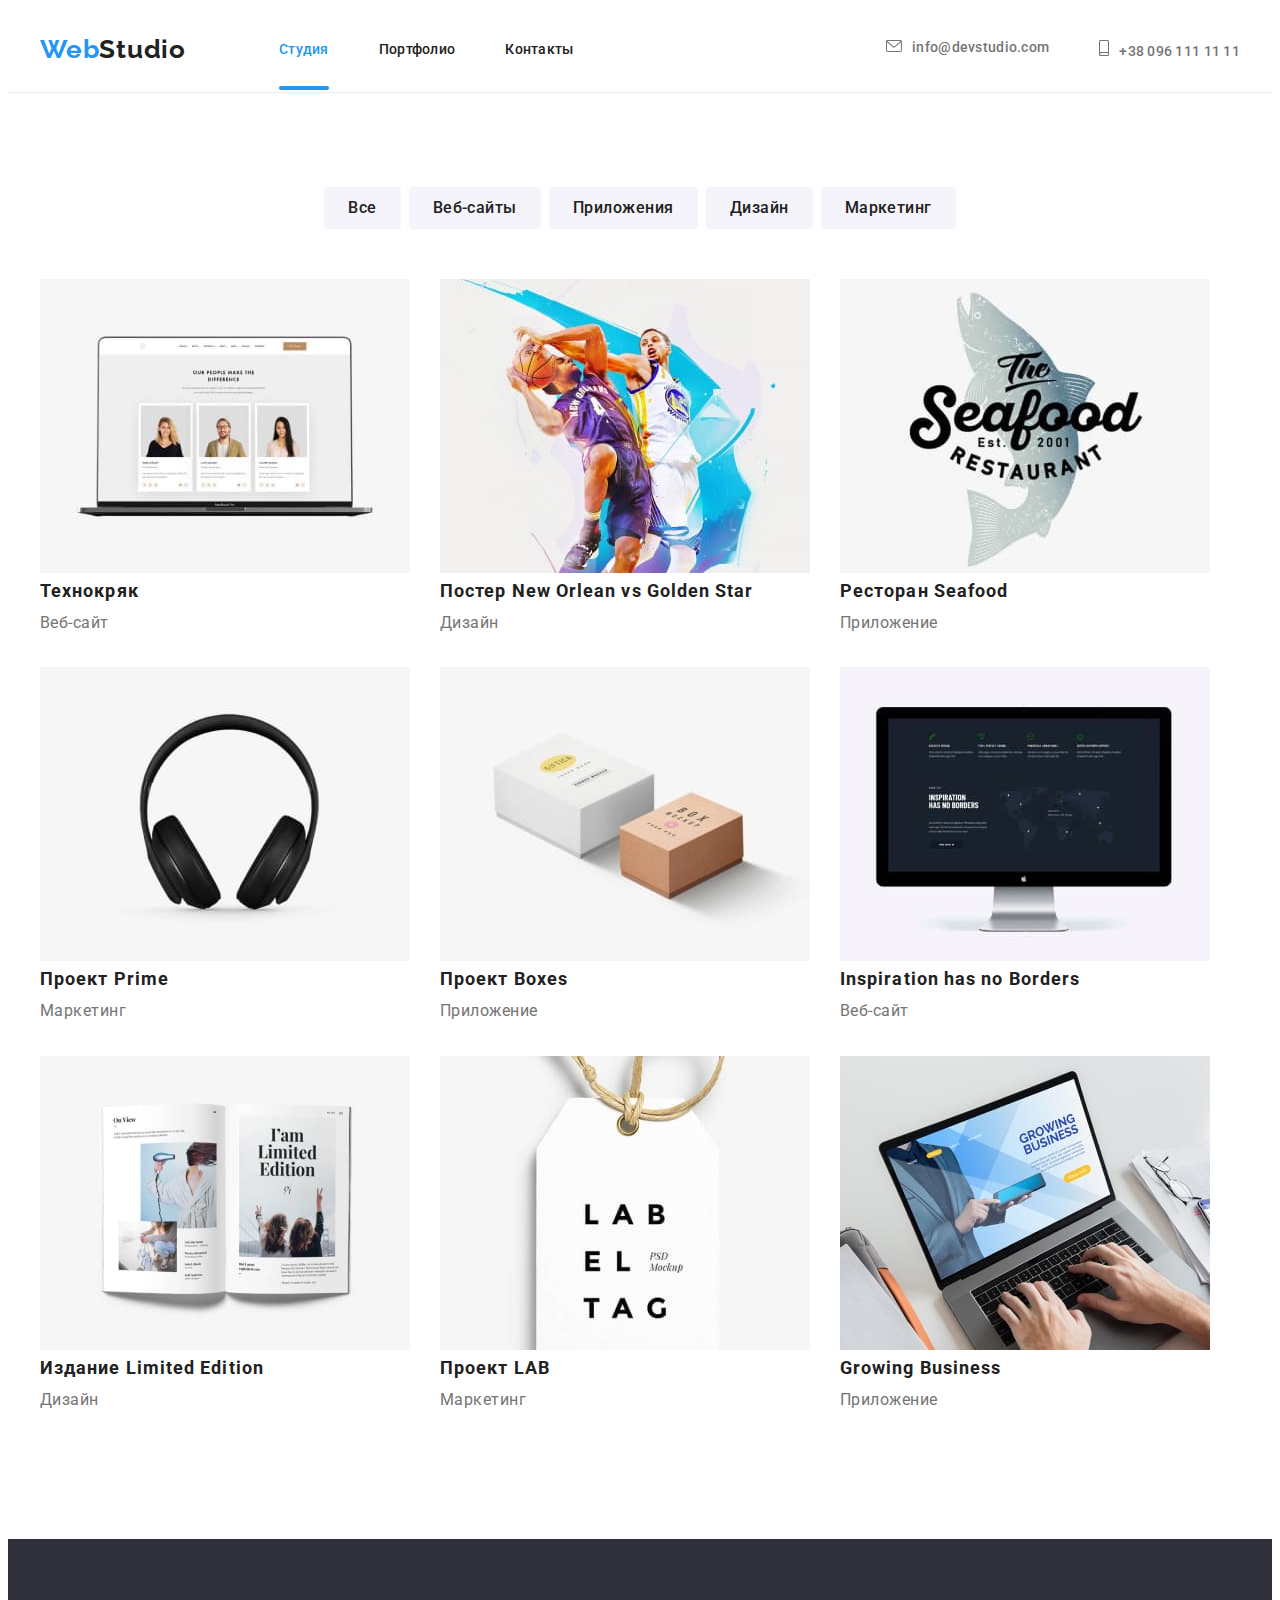
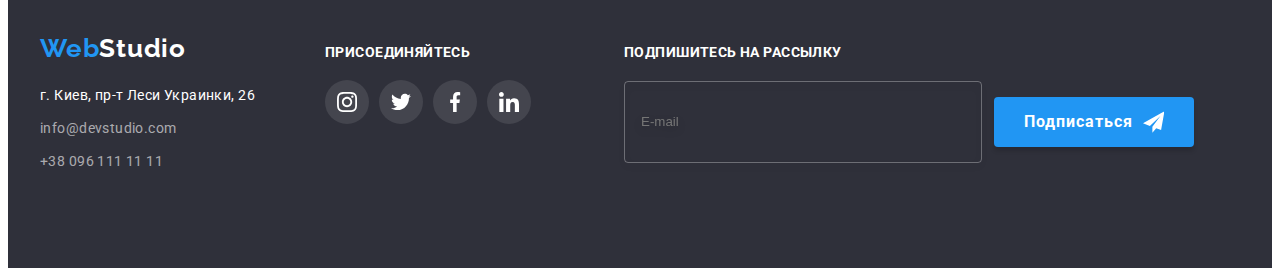
==== portfolio.html @ 8ccac979 "Добавляет поправки на секцию контакты" ====
<!DOCTYPE html>
<html lang="ru">
<head>
    <meta charset="UTF-8">
    <meta http-equiv="X-UA-Compatible" content="IE=edge">
    <meta name="viewport" content="width=device-width, initial-scale=1.0">
    <title>Портфолио</title>

    <link rel="stylesheet" href="https://cdnjs.cloudflare.com/ajax/libs/modern-normalize/1.1.0/modern-normalize.min.css"
        integrity="sha512-wpPYUAdjBVSE4KJnH1VR1HeZfpl1ub8YT/NKx4PuQ5NmX2tKuGu6U/JRp5y+Y8XG2tV+wKQpNHVUX03MfMFn9Q=="
        crossorigin="anonymous" referrerpolicy="no-referrer" />

    <link rel="preconnect" href="https://fonts.googleapis.com">
    <link rel="preconnect" href="https://fonts.gstatic.com" crossorigin>
    <link href="https://fonts.googleapis.com/css2?family=Raleway:wght@700&family=Roboto:wght@400;500;700;900&display=swap"
        rel="stylesheet">

        <link rel="stylesheet" href="./css/styles.css">
</head>

<body>
    <!--Шапка страницы-->

<header class="header">

    <div class="container header__container">

        <nav class="navigation">

            <a href="" class="logo logo--black"><span class="logo--accent">Web</span>Studio</a>
            <!--Навигация на другие страницы -->

            <ul class="site-nav list">
                <li class="site-nav site-nav__item"><a href="./index.html"
                        class="site-nav__link link current">Студия</a></li>
                <li class="site-nav site-nav__item"><a href="./portfolio.html" class="site-nav__link link">Портфолио</a>
                </li>
                <li class="site-nav site-nav__item"> <a href="" class="site-nav__link link">Контакты</a></li>
            </ul>
        </nav>

        <div class="contacts">

            <ul class="contact-info list">

                <li class="contact-info__item">

                    <a href="mailto:info@devstudio.com" class="contact-info__link"><svg class="contact-info__icon--mail"
                            width="16" height="12">

                            <use href="./images/icon.svg.svg#icon-envelope-icon"></use>

                        </svg>info@devstudio.com</a>

                </li>

                <li class="contact-info__item">

                    <a href="tel:+380961111111" class="contact-info__link"><svg class="contact-info__icon--tel"
                            width="10" height="16">

                            <use href="./images/icon.svg.svg#icon-smartphone-icon"></use>

                        </svg>+38 096 111 11 11</a>

                </li>

            </ul>

        </div>

    </div>

</header>

 <!--Уникальный контент страницы-->
<main class="main">

 <!--Фильтр секции-->

<section class="section">

    <div class="container">

  <ul class="page-filter list">

    <li class="page-filter__item"><button type="button" class="page-filter__button">Все</button></li>
    <li class="page-filter__item"><button type="button" class="page-filter__button">Веб-сайты</button></li>
    <li class="page-filter__item"><button type="button" class="page-filter__button">Приложения</button></li>
    <li class="page-filter__item"><button type="button" class="page-filter__button">Дизайн</button>
    <li class="page-filter__item"><button type="button" class="page-filter__button">Маркетинг</button></li>
                
    </ul >

   
 <!--Заголовок первого уровня будет скрытым и не будет отображаться на странице-->

 <h1 class="hidden-title">Портфолио работ</h1>


    <ul class="portfolio-project list">

     <li class="portfolio-project__item  line" >

       <a class="portfolio-project__link" >

           <div class="wrap">

        <img class="portfolio-project__image" src="./images/laptop-screen.jpg" alt="Фотографии сотрудников крмпании на экране ноутбука."
        width="370">

<P class="portfolio-project__toptext">Технокряк это современная площадка распространения коронавируса. Компании используют эту платформу для цифрового
    шпионажа и атак на защищённые сервера конкурентов.</P>

    </div>

        <div class="project-example">

    <h2 class="portfolio-project__title">Технокряк</h2>

    <p class="portfolio-project__type">Веб-сайт</p>
</div>
 </a>

   
     </li>

     <li class="portfolio-project__item" >
       
        <a class="portfolio-project__link"> 

            <div class="wrap">
            
               
                <img class="portfolio-project__image" src="./images/basketball-players.jpg" alt="Два парня играют в баскетболл." width="370">
        
                <P class="portfolio-project__toptext">Технокряк это современная площадка распространения коронавируса. Компании используют эту платформу для цифрового
        шпионажа и атак на защищённые сервера конкурентов.</P>
        </div>
        
            <div class="project-example" >

        <h2 class="portfolio-project__title">Постер New Orlean vs Golden Star</h2>
        
        <p class="portfolio-project__type">Дизайн</p> 

    </div></a>

    </li>

    <li class="portfolio-project__item" >

        <a class="portfolio-project__link" >
            
            <div class="wrap">
           
                <img class="portfolio-project__image" src="./images/seafood-label.jpg" alt="Лэйбл ресторана Seafood. " width="370">
   
                <P class="portfolio-project__toptext">Технокряк это современная площадка распространения коронавируса. Компании используют эту платформу для цифрового
        шпионажа и атак на защищённые сервера конкурентов.</P>

        </div>

            <div class="project-example">

            <h2 class="portfolio-project__title">Ресторан Seafood</h2>

        <p class="portfolio-project__type">Приложение</p>

    </div>
    </a>
    </li>

    <li  class="portfolio-project__item" >

        <a class="portfolio-project__link" >

            <div class="wrap">
            
            <img class="portfolio-project__image" src="./images/headphones.jpg" alt=" Черные наушники." width="370">
   
            <P class="portfolio-project__toptext">Технокряк это современная площадка распространения коронавируса. Компании используют эту платформу для цифрового
        шпионажа и атак на защищённые сервера конкурентов.</P>
</div>

       <div class="project-example">

            <h2 class="portfolio-project__title">Проект Prime</h2>

        <p class="portfolio-project__type">Маркетинг</p>
    </div>
    </a>
    </li>
                    
    <li class="portfolio-project__item"  >

       <a class="portfolio-projet__link" >
           
        <div class="wrap">

        <img class="portfolio-project__image" src="./images/boxes.jpg" alt="Две маленькие коробки." width="370">

        <P class="portfolio-project__toptext">Технокряк это современная площадка распространения коронавируса. Компании используют эту платформу для цифрового
    шпионажа и атак на защищённые сервера конкурентов.</P>
</div>

        <div class="project-example">

        <h2 class="portfolio-project__title">Проект Boxes</h2>

    <p class="portfolio-project__type">Приложение</p>
</div>
</a>
     </li>

     <li class="portfolio-project__item"  >

        <a  class="portfolio-project__link">
            <div class="wrap">

            <img class="portfolio-project__image" src="./images/computer-screen.jpg" alt="Монитор компьютера." width="370">
  
            <P class="portfolio-project__toptext">Технокряк это современная площадка распространения коронавируса. Компании используют эту платформу для цифрового
        шпионажа и атак на защищённые сервера конкурентов.</P>

        </div>

      <div class="project-example">

            <h2 class="portfolio-project__title">Inspiration has no Borders</h2>
       
            <p class="portfolio-project__type">Веб-сайт</p>
    </div>
    </a>
     </li>

     <li class="portfolio-project__item" >

        <a  class="portfolio-project__link">

            <div class="wrap">

            <img class="portfolio-project__image" src="./images/openmagazine.jpg" alt="Развернутый журнал." width="370">
   
            <P class="portfolio-project__toptext">Технокряк это современная площадка распространения коронавируса. Компании используют эту платформу для цифрового
        шпионажа и атак на защищённые сервера конкурентов.</P>
</div>

            <div class="project-example" >
       
            <h2 class="portfolio-project__title">Издание Limited Edition</h2>
      
            <p class="portfolio-project__type">Дизайн</p>
    </div>
    </a>
    </li>

    <li class="portfolio-project__item" >
      
        <a  class="portfolio-project__link">

            <div class="wrap">

            <img class="portfolio-project__image" src="./images/paper-label.jpg" alt="Бумажный лэйбл." width="370">
  
            <P class="portfolio-project__toptext">Технокряк это современная площадка распространения коронавируса. Компании используют эту платформу для цифрового
        шпионажа и атак на защищённые сервера конкурентов.</P>
</div>

      <div class="project-example">

            <h2 class="portfolio-project__title">Проект LAB</h2>

        <p class="portfolio-project__type">Маркетинг</p>

    </div>

    </a>

    </li>

     <li class="portfolio-project__item" >

        <a class="portfolio-project__link">

            <div class="wrap">

           
                <img class="portfolio-project__image" src="./images/keyboarding.jpg" alt="Мужчина печатает на ноутбуке." width="370">
      
                <P class="portfolio-project__toptext">Технокряк это современная площадка распространения коронавируса. Компании используют эту платформу для цифрового
            шпионажа и атак на защищённые сервера конкурентов.</P>
            </div>
            
        <div class="project-example">

            <h2 class="portfolio-project__title">Growing Business</h2>

        <p class="portfolio-project__type">Приложение</p>
    </div>
    </a>
     </li>
</ul>

</div>

</section>
         
    </main>
<!--Футер-->

<footer class="footer section">

    <div class=" footer-general-container container">

        <div class="address-container">

            <a href="" class="logo logo--white"><span class="logo--accent">Web</span>Studio</a>

            <address>

                <ul class="footer__list list">

                    <li class="footer__item"><a href="" class="footer__link--white link">г. Киев, пр-т Леси Украинки,
                            26</a></li>
                    <li class="footer__item"><a href="mailto:info@devstudio.com"
                            class="footer__link link">info@devstudio.com</a></li>
                    <li class="footer__item"><a href="tel:+380961111111" class="footer__link link">+38 096 111 11 11</a>
                    </li>
                </ul>

            </address>

        </div>

        <div class="footer-socials">

<h3 class="footer__title--join">Присоединяйтесь</h3>

<ul class="footer__list--socials list">

     <li class="footer__item--socials"><a class="footer__link--socials "><svg class="footer__icon--socials" width="20" height="20"><use href="./images/icon.svg.svg#icon-instagram"></use></svg></a></li>
     <li class="footer__item--socials"><a class="footer__link--socials"><svg class="footer__icon--socials" width="20" height="20"><use href="./images/icon.svg.svg#icon-twitter"></use></svg></a></li>
     <li class="footer__item--socials"><a class="footer__link--socials"><svg class="footer__icon--socials" width="20" height="20"><use href="./images/icon.svg.svg#icon-facebook"></use></svg></a></li>
     <li class="footer__item--socials"><a class="footer__link--socials"><svg class="footer__icon--socials" width="20" height="20"><use href="./images/icon.svg.svg#icon-linkedin"></use></svg></a></li>
    
</ul>

</div>

<form class="subscribe-form-footer">

<p class="subscribe-title">Подпишитесь на рассылку</p>

<div class="subscribe">

<input  class="footer-input" type="email" name="user_email" placeholder="E-mail">

<button  class="button button--settings"  type="submit"><span>Подписаться</span><svg class="icon-send-footer"  width="24px" height="24px"><use href="./images/icon.svg.svg#icon-send"></use></svg></button>
</div>
</form> 


</div>



</footer>

    </body>

</html>
---- css/styles.css ----
/* белый цвет background и текста: #FFFFFF */
/* вторичный белый цвет background #E5E5E5 */
/* третичный белый цвет background: #F5F4FA */
/* черный цвет  background: #2F303A */
/* цвет текста черный  #212121 */
/* цвет текста акцент голубой  #2196F3 */
/*основной цвет текста серый  #757575 */
/* белый цвет текста  футера с прозрачностью #FFFFFF99 */

:root {
  --primary-text-color: #757575;
  --main-background-color: #ffffff;
  --secondary-white-background: #e5e5e5;
  --tertiary-white-background: #f5f4fa;
  --title-text-color: #212121;
  --accent-color: #2196f3;
  --dark-background: #2f303a;
  --secondary-text-color: rgba(255, 255, 255, 0.6);
}

/* Ресет */

p,
h1,
h2,
h3,
h4,
h5,
h6 {
  margin: 0;
}

ul {
  margin: 0;
  padding: 0;
}

img {
  display: block;
}

/* Утилитные классы для всех секций и страниц */

.list {
  list-style-type: none;
}

.link {
  text-decoration: none;
}

.hidden-title {
  display: none;
}

.current::after {
  content: "";
  width: 100%;
  background-color: var(--accent-color);
  height: 4px;
  position: absolute;
  left: 0;
  bottom: 0;
  border-radius: 2px;
}

.modal__checkbox--visually-hidden {
  position: absolute;
  white-space: nowrap;
  width: 1px;
  height: 1px;
  overflow: hidden;
  border: 0;
  padding: 0;
  clip: rect(0 0 0 0);
  clip-path: inset(50%);
  margin: -1px;
}

.container {
  width: 1200px;
  padding-left: 15px;
  padding-right: 15px;
  margin: 0 auto;
}

.section {
  padding-bottom: 94px;
  padding-top: 94px;
}

/* Оформление модального окна и бєкдропа*/

.backdrop {
  width: 100vw;
  height: 100vh;
  background-color: rgba(0, 0, 0, 0.2);
  position: fixed;
  top: 0;
  transition: opacity 500ms, visibility 500ms;
}

.backdrop.backdrop--is-hidden .modal {
  transform: scale(0.7);
}
.modal {
  min-height: 581px;
  width: 528px;
  background-color: var(--main-background-color);
  box-shadow: 0px 1px 3px rgba(0, 0, 0, 0.12), 0px 1px 1px rgba(0, 0, 0, 0.14),
    0px 2px 1px rgba(0, 0, 0, 0.2);
  border-radius: 4px;
  top: 50%;
  left: 50%;
  transform: translate(-50%, -50%) scale(1);
  transition: transform 500ms;
  position: absolute;
  padding: 40px;
}

.modal__close-button {
  width: 30px;
  height: 30px;
  border-radius: 50%;
  background: #ffffff;
  border: 1px solid rgba(0, 0, 0, 0.1);
  position: absolute;
  top: 8px;
  right: 8px;
  display: flex;
  justify-content: center;
  align-items: center;
  padding: 0;
  cursor: pointer;
}

.backdrop--is-hidden {
  opacity: 0;
  visibility: hidden;
  pointer-events: none;
}

.modal__close-button .modal__close-icon:hover,
.modal__close-button .modal__close-icon:focus {
  fill: var(--accent-color);
}

.modal__close-icon {
  width: 18px;
  height: 18px;
  fill: #000000;
  transition-property: fill;
  transition-duration: 250ms;
  transition-timing-function: cubic-bezier(0.4, 0, 0.2, 1);
}

/* Скрытый заголовок */

.features__title--hidden {
  display: none;
}

body {
  font-family: Roboto, sans-serif;
  color: var(--primary-text-color);
}

.main {
  background-color: var(--main-background-color);
}

/* Утилитный класс для оформления заголовка */

.section-title {
  color: var(--title-text-color);
  font-weight: 700;
  font-size: 36px;
  line-height: 1.16;
  letter-spacing: 0.03em;
  margin-bottom: 50px;
}

/* Оформление надписи логотипа в хэдере и футэре*/

.logo {
  font-family: Raleway, serif;
  font-weight: 700;
  font-size: 26px;
  line-height: 1.2;
  letter-spacing: 0.03em;
  text-decoration: none;
}

.logo--black {
  color: var(--title-text-color);
  padding-top: 24px;
  padding-bottom: 25px;
  display: inline-block;
  margin-right: 93px;
}
.logo--white {
  color: var(--main-background-color);
  display: inline-block;
  margin-bottom: 20px;
}

/* Делает слово  web в логотипе голубым */
.logo--accent {
  color: var(--accent-color);
}

/*  Секция герой на странице студии */

.hero {
  background-color: var(--dark-background);
  text-align: center;
  padding-top: 200px;
  padding-bottom: 200px;
  margin-left: auto;
  margin-right: auto;
  max-width: 1600px;
  height: 600px;

  background-image: linear-gradient(
      to right,
      rgba(47, 48, 58, 0.4),
      rgba(47, 48, 58, 0.4)
    ),
    url(../images/hero-img.jpg);
  background-repeat: no-repeat;
  background-position: center;
  background-size: cover;
}

.hero__title {
  color: var(--main-background-color);
  font-weight: 900;
  font-size: 44px;
  line-height: 1.36;
  letter-spacing: 0.06em;
  text-transform: uppercase;
  margin-bottom: 30px;
}

.button {
  font-family: inherit;
  color: var(--main-background-color);
  background-color: var(--accent-color);
  font-weight: 700;
  font-size: 16px;
  line-height: 1.8;
  letter-spacing: 0.06em;
  cursor: pointer;
  border-radius: 4px;
  padding: 10px 32px;
  min-width: 200px;
  height: 50px;
}

/* Оформление хэдера */

.header {
  background-color: var(--main-background-color);
  border-bottom: 1px solid #ececec;
}

.header__container {
  display: flex;
}

/* Главная навигация страницы */
.site-nav {
  color: var(--title-text-color);
  font-weight: 500;
  font-size: 14px;
  line-height: 1.14;
  letter-spacing: 0.02em;
  text-decoration: none;
  display: flex;

  transition-property: color;
  transition-duration: 250ms;
  transition-timing-function: cubic-bezier(0.4, 0, 0.2, 1);
}

.site-nav__link {
  color: var(--title-text-color);
}

.navigation {
  display: flex;
  align-items: center;
}

.site-nav .site-nav__item + .site-nav__item {
  margin-left: 50px;
}

.site-nav__link {
  padding-top: 32px;
  padding-bottom: 32px;
  display: inline-block;
}

.site-nav .site-nav__link:hover,
.site-nav .site-nav__link:focus {
  color: var(--accent-color);
}

.site-nav .site-nav__link.current {
  color: var(--accent-color);
  position: relative;
}

/* Оформление контактов в хєдєре */

.contacts {
  display: flex;
  margin-left: auto;
  align-items: center;
}

.contact-info {
  font-weight: 500;
  font-size: 14px;
  line-height: 1.14;
  letter-spacing: 0.02em;
  display: flex;
}

.contact-info__icon--mail,
.contact-info__icon--tel {
  fill: var(--primary-text-color);
  margin-right: 10px;
  transition: fill 250ms cubic-bezier(0.4, 0, 0.2, 1);
}

.contact-info .contact-info__item + .contact-info__item {
  margin-left: 50px;
}

.contact-info__link:hover,
.contact-info__link:focus {
  color: var(--accent-color);
}

.contact-info__link:hover .contact-info__icon--mail,
.contact-info__link:focus .contact-info__icon--mail {
  fill: var(--accent-color);
}

.contact-info__link:hover .contact-info__icon--tel,
.contact-info__link:focus .contact-info__icon--tel {
  fill: var(--accent-color);
}

.contact-info__link {
  color: var(--primary-text-color);
  text-decoration-line: none;
  padding-top: 32px;
  padding-bottom: 32px;
  display: inline-block;

  transition-property: color;
  transition-duration: 250ms;
  transition-timing-function: cubic-bezier(0.4, 0, 0.2, 1);
}

/* Оформление фильтра на странице портфолио */

.page-filter {
  display: flex;
  justify-content: center;
  margin-bottom: 50px;
}

.page-filter .page-filter__item + .page-filter__item {
  margin-left: 8px;
}

.page-filter__button {
  font-family: inherit;
  color: var(--title-text-color);
  font-weight: 500;
  font-size: 16px;
  line-height: 1.6;
  letter-spacing: 0.03em;
  border-radius: 4px;
  padding: 6px 22px;
  background-color: var(--tertiary-white-background);
  border-color: transparent;
  cursor: pointer;

  transition-property: background-color, color, box-shadow;
  transition-duration: 250ms;
  transition-timing-function: cubic-bezier(0.4, 0, 0.2, 1);
}

.page-filter__button:hover,
.page-filter__button:focus {
  color: var(--main-background-color);
  background-color: var(--accent-color);
  box-shadow: 0px 3px 1px rgba(0, 0, 0, 0.1), 0px 1px 2px rgba(0, 0, 0, 0.08),
    0px 2px 2px rgba(0, 0, 0, 0.12);
}

/* Секция преимущества на странице студии */

.features__list {
  display: flex;
}

.features__title {
  color: var(--title-text-color);
  font-weight: 700;
  font-size: 14px;
  line-height: 1.14;
  letter-spacing: 0.03em;
  text-transform: uppercase;
  margin-bottom: 10px;
}

.features__description {
  color: var(--primary-text-color);
  font-size: 14px;
  line-height: 1.7;
  letter-spacing: 0.03em;
}

.features__item {
  margin-right: 30px;
  width: 270px;
  display: flex;
  flex-wrap: wrap;
  align-content: center;
}

.features__item:nth-child(4n) {
  margin-right: 0;
}

/* Секция Чем мы занимаемся на странице студии */

.work {
  background-color: var(--main-background-color);
  padding-top: 0;
  text-align: center;
}

.work__list {
  display: flex;
}

.work__item {
  margin-right: 30px;
  position: relative;
}

.work__img,
.teamplayers__img,
.portfolio-project__image {
  width: 100%;
  height: auto;
}

.work__item:nth-child(3n) {
  margin-right: 0;
}

.toptext-container {
  width: 370px;
  height: 70px;
  position: absolute;
  bottom: 0;
  background-color: rgba(47, 48, 58, 0.8);
  display: flex;
  justify-content: center;
  align-items: center;
}

.work__toptext {
  font-weight: 700;
  font-size: 14px;
  line-height: 1.14;
  letter-spacing: 0.03em;
  text-transform: uppercase;
  color: var(--main-background-color);
}

/* Секция Наша команда на странице студии */

.teamplayers {
  background-color: var(--tertiary-white-background);
  text-align: center;
}

.thumb {
  width: 270px;
  height: 120px;
  border-radius: 4px;
  background-color: var(--tertiary-white-background);
  margin-bottom: 30px;
  display: flex;
  justify-content: center;
  align-items: center;
}

.teamplayers__link--socials {
  width: 44px;
  height: 44px;
  background-color: var(--main-background-color);
  border-radius: 50%;
  display: flex;
  justify-content: center;
  align-items: center;

  transition-property: background-color;
  transition-duration: 250ms;
  transition-timing-function: cubic-bezier(0.4, 0, 0.2, 1);
}
.teamplayers__list--socials {
  display: flex;
  justify-content: center;
}
.teamplayers__item--socials + .teamplayers__item--socials {
  margin-left: 10px;
}

.teamplayers__icon--socials {
  fill: #afb1b8;

  transition-property: fill;
  transition-duration: 250ms;
  transition-timing-function: cubic-bezier(0.4, 0, 0.2, 1);
}

.teamplayers__link--socials:hover,
.teamplayers__link--socials:focus {
  background-color: var(--accent-color);
  cursor: pointer;
}

.teamplayers__link--socials:hover .teamplayers__icon--socials,
.teamplayers__link--socials:focus .teamplayers__icon--socials {
  fill: var(--main-background-color);
}

.profile {
  padding-top: 30px;
  padding-bottom: 30px;
}

.teamplayers__item {
  border-radius: 0px 0px 4px 4px;
  background: #ffffff;
  box-shadow: 0px 1px 3px rgba(0, 0, 0, 0.12), 0px 1px 1px rgba(0, 0, 0, 0.14),
    0px 2px 1px rgba(0, 0, 0, 0.2);
  margin-right: 30px;
}

.teamplayers__item:nth-child(4n) {
  margin-right: 0;
}

.teamplayers__list {
  display: flex;
}

.teamplayer__name {
  color: var(--title-text-color);
  font-weight: 500;
  font-size: 16px;
  line-height: 1.19;
  letter-spacing: 0.03em;
  margin-bottom: 10px;
}

.teamplayer__position {
  color: var(--primary-text-color);
  font-size: 16px;
  line-height: 1.19;
  letter-spacing: 0.03em;
  margin-bottom: 16px;
}

/* Секция с фотографиями проектов на странице портфолио */

.portfolio-project {
  display: flex;
  flex-wrap: wrap;
}

rename somehow .project-example {
  padding: 20px 24px;
  border-bottom: 1px solid #eeeeee;
}

.portfolio-project__link {
  display: block;
  cursor: pointer;

  transition-property: box-shadow;
  transition-duration: 250ms;
  transition-timing-function: cubic-bezier(0.4, 0, 0.2, 1);
}

.portfolio-project__item {
  margin-right: 30px;
  margin-bottom: 30px;
}

.portfolio-project__link:hover {
  box-shadow: 0px 1px 1px rgba(0, 0, 0, 0.12), 0px 4px 4px rgba(0, 0, 0, 0.06),
    1px 4px 6px rgba(0, 0, 0, 0.16);
}

.portfolio-project__item:nth-child(3n) {
  margin-right: 0;
}

.portfolio-project__title {
  color: var(--title-text-color);
  font-weight: 700;
  font-size: 18px;
  line-height: 2;
  letter-spacing: 0.06em;
}

.portfolio-project__type {
  color: var(--primary-text-color);
  font-size: 16px;
  line-height: 1.8;
  letter-spacing: 0.03em;
}

.wrap {
  position: relative;
  overflow: hidden;
}
.portfolio-project__link:hover .portfolio-project__toptext {
  transform: translateY(0);
}

.portfolio-project__toptext {
  position: absolute;
  top: 0;
  left: 0;
  background-color: rgba(33, 150, 243, 0.9);
  color: var(--main-background-color);
  font-weight: 400;
  font-size: 18px;
  line-height: 1.55;
  letter-spacing: 0.03em;
  padding: 63px 24px;
  height: 100%;
  transform: translateY(101%);
  transition: transform 250ms linear;
}

/* Секция Наши клиенты на странице студии */

.clients__link {
  width: 170px;
  height: 92px;
  background-color: var(--main-background-color);
  border-radius: 4px;
  border: 1px solid #afb1b8;
  display: flex;
  justify-content: center;
  align-items: center;
  cursor: pointer;

  transition-property: border-color;
  transition-duration: 250ms;
  transition-timing-function: cubic-bezier(0.4, 0, 0.2, 1);
}

.clients__list {
  display: flex;
  justify-content: center;
}

.clients__item + .clients__item {
  margin-left: 30px;
}

.clients__icon {
  fill: #afb1b8;

  transition-property: fill;
  transition-duration: 250ms;
  transition-timing-function: cubic-bezier(0.4, 0, 0.2, 1);
}

.clients__link:hover .clients__icon,
.clients__link:focus .clients__icon {
  fill: var(--accent-color);
}

.clients__link:hover,
.clients__link:focus {
  border-color: var(--accent-color);
}

.clients {
  text-align: center;
}

/* Оформление футэра */

.footer {
  background-color: var(--dark-background);
}

.logo-link-footer {
  color: var(--main-background-color);
  text-decoration-line: none;
}

/* Оформление контактов  в футэре */

.footer__link--white {
  color: var(--main-background-color);

  transition-property: color;
  transition-duration: 250ms;
  transition-timing-function: cubic-bezier(0.4, 0, 0.2, 1);
}

.footer__link--white:hover,
.footer__link--white:focus {
  color: var(--accent-color);
}

.footer__link {
  color: var(--secondary-text-color);

  transition-property: color;
  transition-duration: 250ms;
  transition-timing-function: cubic-bezier(0.4, 0, 0.2, 1);
}

.footer__link:hover,
.footer__link:focus {
  color: var(--accent-color);
}

.footer__list .footer__item + .footer__item {
  margin-top: 9px;
}

.footer__item {
  font-weight: 400;
  font-size: 14px;
  line-height: 1.7;
  letter-spacing: 0.03em;
  font-style: normal;
}

/* Оформление соцсетей в футэре */

.footer__list--socials {
  display: flex;
  justify-content: center;
}

.footer__link--socials {
  width: 44px;
  height: 44px;
  background-color: rgba(255, 255, 255, 0.1);
  border-radius: 50%;
  display: flex;
  justify-content: center;
  align-items: center;
  cursor: pointer;

  transition-property: background-color;
  transition-duration: 250ms;
  transition-timing-function: cubic-bezier(0.4, 0, 0.2, 1);
}

.footer__item--socials + .footer__item--socials {
  margin-left: 10px;
}

.footer__icon--socials {
  fill: var(--main-background-color);
}

.footer__link--socials:hover,
.footer__link--socials:hover {
  background-color: var(--accent-color);
}

.footer-socials {
  display: flex;
  align-items: flex-start;
  flex-direction: column;
  margin-left: 70px;
}

.footer__title--join {
  margin-bottom: 20px;
  font-weight: 700;
  font-size: 14px;
  line-height: 16px;
  letter-spacing: 0.03em;
  text-transform: uppercase;
  color: var(--main-background-color);
}

.footer-general-container {
  display: flex;
  align-items: baseline;
}

/* Оформление формы модального окна */

textarea {
  resize: none;
  font-weight: 400;
  font-size: 12px;
  line-height: 1.16;
  letter-spacing: 0.01em;
  color: var(--primary-text-color);
  width: 100%;
  height: 120px;
  border: 1px solid rgba(33, 33, 33, 0.2);
  border-radius: 4px;
  padding: 12px 16px;
}

.modal__form-title {
  font-weight: 700;
  font-size: 20px;
  line-height: 1.15;
  text-align: center;
  letter-spacing: 0.03em;
  color: var(--title-text-color);
  margin-bottom: 12px;
}

.modal__form-label {
  font-weight: 400;
  font-size: 12px;
  line-height: 1.16;
  letter-spacing: 0.01em;
  color: var(--primary-text-color);
  margin-bottom: 4px;
  display: block;
}

.modal__agreement {
  font-weight: 400;
  font-size: 14px;
  line-height: 1.7;
  letter-spacing: 0.03em;
  color: var(--primary-text-color);
}

.modal__agreement .modal__check {
  width: 16px;
  height: 15px;
  border: 2px solid black;
  border-radius: 2px;
}

.modal__agreement {
  display: flex;
  justify-content: center;
  align-items: center;
}

.modal__check-icon {
  fill: transparent;
}

.modal__checkbox:checked + .modal__agreement svg {
  fill: var(--main-background-color);
}

.modal__checkbox:checked + .modal__agreement .modal__check {
  background-color: var(--accent-color);
  border: none;
}

.modal__submit-btn {
  font-family: inherit;
  color: var(--main-background-color);
  background-color: var(--accent-color);
  font-weight: 700;
  font-size: 16px;
  line-height: 1.8;
  letter-spacing: 0.06em;
  cursor: pointer;
  border-radius: 4px;
  padding: 10px 55px;
  width: 200px;
  height: 50px;
  box-shadow: 0px 4px 4px rgba(0, 0, 0, 0.15);
  border-radius: 4px;
  border-color: transparent;
  margin-top: 30px;
}

.modal__form-input {
  width: 100%;
  height: 40px;
  border: 1px solid rgba(33, 33, 33, 0.2);
  border-radius: 4px;
  padding-left: 40px;
  cursor: pointer;

  transition-property: border-color;
  transition-duration: 250ms;
  transition-timing-function: cubic-bezier(0.4, 0, 0.2, 1);
  outline: none;
}

.footer-input {
  color: var(--main-background-color);
}

.modal__form-input:hover,
.modal__form-input:focus {
  border-color: var(--accent-color);
}

.modal__form-input:focus + .modal__decoration-icon {
  fill: var(--accent-color);
}

.modal__bottom-form {
  display: flex;
  flex-wrap: wrap;
  align-items: center;
  justify-content: center;
}

.modal__check {
  display: flex;
  justify-content: center;
  align-items: center;
  margin-right: 7px;
}

.modal__term-link {
  color: var(--accent-color);
}

.modal__form-field.modal__form-field--feedback {
  margin-bottom: 20px;
}

.modal__form-field {
  position: relative;
  margin-bottom: 10px;
}

.modal__decoration-icon {
  position: absolute;
  top: 29px;
  left: 12px;
}

/* Оформление формы в футере */

.subscribe-title {
  font-weight: 700;
  font-size: 14px;
  line-height: 1.14;
  letter-spacing: 0.03em;
  text-transform: uppercase;
  color: var(--main-background-color);
  margin-bottom: 20px;
}

.button--settings {
  box-shadow: 0px 4px 4px rgba(0, 0, 0, 0.15);
  border-color: transparent;
  padding: 10px 28px;
  display: flex;
  justify-content: center;
  align-items: center;
}

.subscribe-form-footer {
  margin-left: 93px;
  width: 570px;
}

.footer-input {
  margin-right: 12px;
  width: 100%;
  height: 50px;
  background-color: transparent;
  border: 1px solid rgba(255, 255, 255, 0.3);
  filter: drop-shadow(0px 4px 4px rgba(0, 0, 0, 0.15));
  border-radius: 4px;
  padding-top: 15px;
  padding-bottom: 15px;
  padding-left: 16px;
  padding-right: auto;
}

.subscribe {
  display: flex;
  justify-content: center;
  align-items: center;
}

.icon-send-footer {
  margin-left: 10px;
}
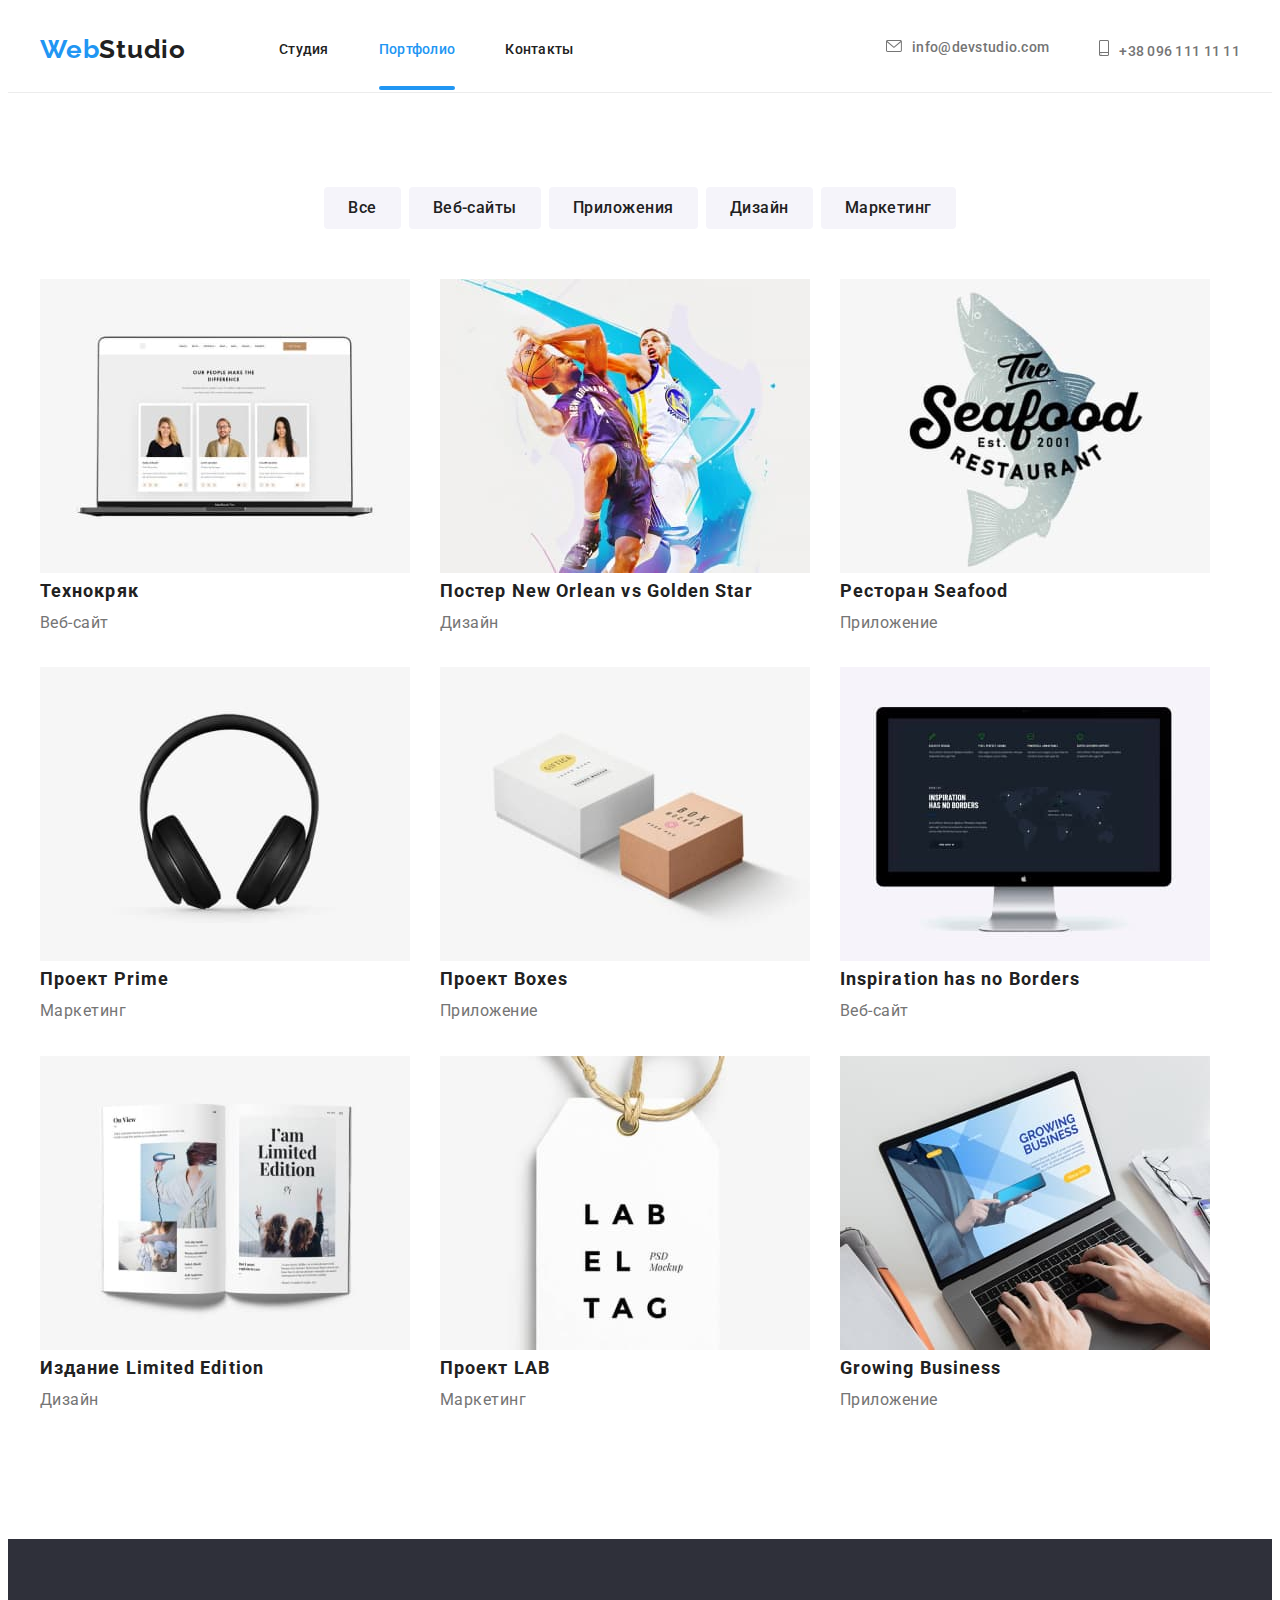
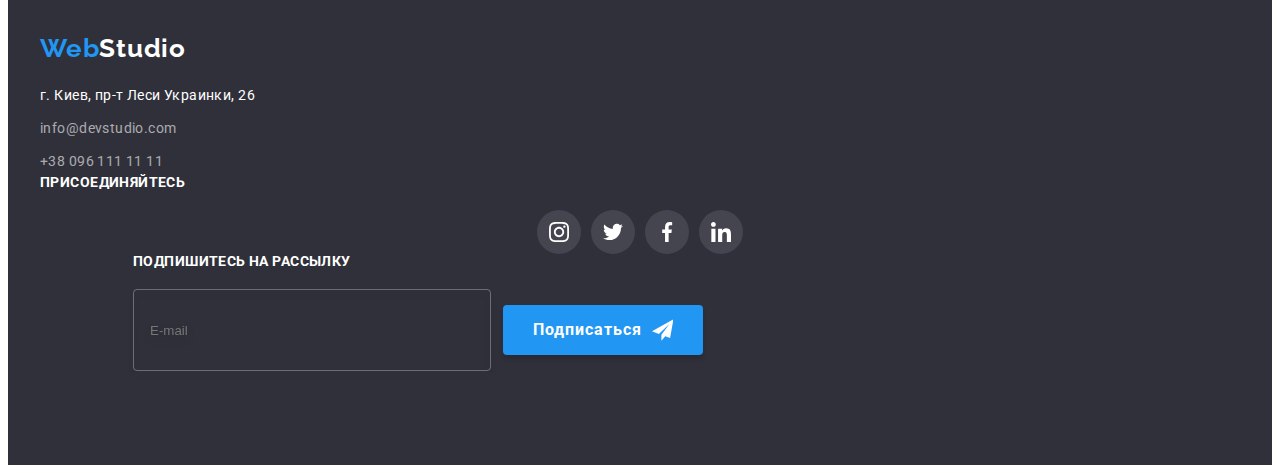
==== commit d4cbb405: "Добавляет поправки в названия классов" ====
--- a/portfolio.html
+++ b/portfolio.html
@@ -32,8 +32,8 @@
 
             <ul class="site-nav list">
                 <li class="site-nav site-nav__item"><a href="./index.html"
-                        class="site-nav__link link current">Студия</a></li>
-                <li class="site-nav site-nav__item"><a href="./portfolio.html" class="site-nav__link link">Портфолио</a>
+                        class="site-nav__link link ">Студия</a></li>
+                <li class="site-nav site-nav__item"><a href="./portfolio.html" class="site-nav__link link current">Портфолио</a>
                 </li>
                 <li class="site-nav site-nav__item"> <a href="" class="site-nav__link link">Контакты</a></li>
             </ul>
@@ -95,7 +95,7 @@
    
  <!--Заголовок первого уровня будет скрытым и не будет отображаться на странице-->
 
- <h1 class="hidden-title">Портфолио работ</h1>
+ <h1 class="hidden">Портфолио работ</h1>
 
 
     <ul class="portfolio-project list">
--- a/css/styles.css
+++ b/css/styles.css
@@ -49,7 +49,7 @@
   text-decoration: none;
 }
 
-.hidden-title {
+.hidden {
   display: none;
 }
 
@@ -467,7 +467,7 @@
   margin-right: 0;
 }
 
-.toptext-container {
+.work__toptext-container {
   width: 370px;
   height: 70px;
   position: absolute;
@@ -494,7 +494,7 @@
   text-align: center;
 }
 
-.thumb {
+.features__thumb {
   width: 270px;
   height: 120px;
   border-radius: 4px;
@@ -545,7 +545,7 @@
   fill: var(--main-background-color);
 }
 
-.profile {
+.teamplayers__profile {
   padding-top: 30px;
   padding-bottom: 30px;
 }
@@ -792,7 +792,7 @@
   background-color: var(--accent-color);
 }
 
-.footer-socials {
+.footer__socials {
   display: flex;
   align-items: flex-start;
   flex-direction: column;
@@ -809,7 +809,7 @@
   color: var(--main-background-color);
 }
 
-.footer-general-container {
+.footer__container {
   display: flex;
   align-items: baseline;
 }
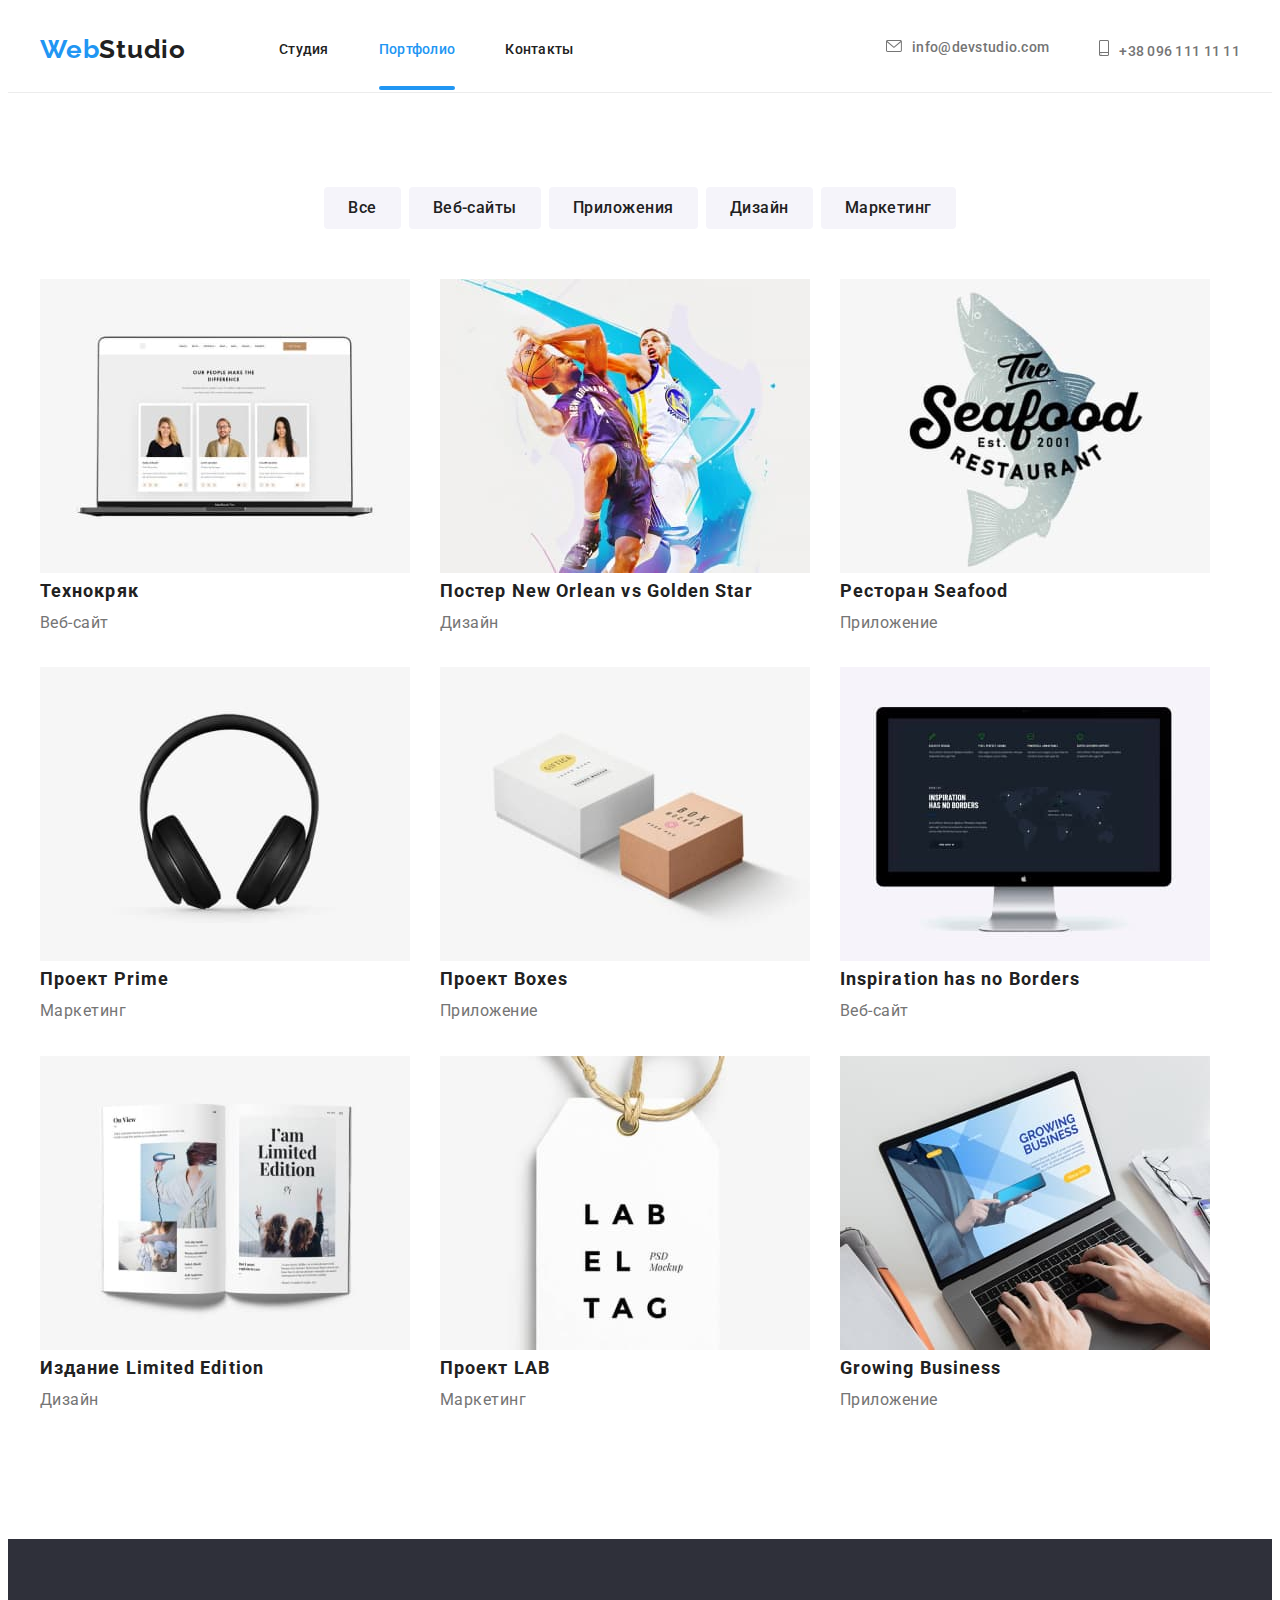
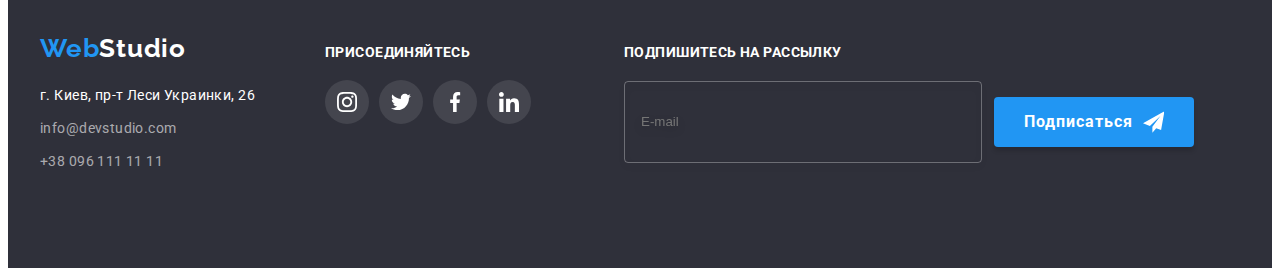
==== commit fc6c7d2a: "Добавляет поправки на футер" ====
--- a/portfolio.html
+++ b/portfolio.html
@@ -1,372 +1,431 @@
 <!DOCTYPE html>
 <html lang="ru">
-<head>
-    <meta charset="UTF-8">
-    <meta http-equiv="X-UA-Compatible" content="IE=edge">
-    <meta name="viewport" content="width=device-width, initial-scale=1.0">
+  <head>
+    <meta charset="UTF-8" />
+    <meta http-equiv="X-UA-Compatible" content="IE=edge" />
+    <meta name="viewport" content="width=device-width, initial-scale=1.0" />
     <title>Портфолио</title>
 
-    <link rel="stylesheet" href="https://cdnjs.cloudflare.com/ajax/libs/modern-normalize/1.1.0/modern-normalize.min.css"
-        integrity="sha512-wpPYUAdjBVSE4KJnH1VR1HeZfpl1ub8YT/NKx4PuQ5NmX2tKuGu6U/JRp5y+Y8XG2tV+wKQpNHVUX03MfMFn9Q=="
-        crossorigin="anonymous" referrerpolicy="no-referrer" />
-
-    <link rel="preconnect" href="https://fonts.googleapis.com">
-    <link rel="preconnect" href="https://fonts.gstatic.com" crossorigin>
-    <link href="https://fonts.googleapis.com/css2?family=Raleway:wght@700&family=Roboto:wght@400;500;700;900&display=swap"
-        rel="stylesheet">
-
-        <link rel="stylesheet" href="./css/styles.css">
-</head>
-
-<body>
+    <link
+      rel="stylesheet"
+      href="https://cdnjs.cloudflare.com/ajax/libs/modern-normalize/1.1.0/modern-normalize.min.css"
+      integrity="sha512-wpPYUAdjBVSE4KJnH1VR1HeZfpl1ub8YT/NKx4PuQ5NmX2tKuGu6U/JRp5y+Y8XG2tV+wKQpNHVUX03MfMFn9Q=="
+      crossorigin="anonymous"
+      referrerpolicy="no-referrer"
+    />
+
+    <link rel="preconnect" href="https://fonts.googleapis.com" />
+    <link rel="preconnect" href="https://fonts.gstatic.com" crossorigin />
+    <link
+      href="https://fonts.googleapis.com/css2?family=Raleway:wght@700&family=Roboto:wght@400;500;700;900&display=swap"
+      rel="stylesheet"
+    />
+
+    <link rel="stylesheet" href="./css/styles.css" />
+  </head>
+
+  <body>
     <!--Шапка страницы-->
 
-<header class="header">
-
-    <div class="container header__container">
-
+    <header class="header">
+      <div class="container header__container">
         <nav class="navigation">
-
-            <a href="" class="logo logo--black"><span class="logo--accent">Web</span>Studio</a>
-            <!--Навигация на другие страницы -->
-
-            <ul class="site-nav list">
-                <li class="site-nav site-nav__item"><a href="./index.html"
-                        class="site-nav__link link ">Студия</a></li>
-                <li class="site-nav site-nav__item"><a href="./portfolio.html" class="site-nav__link link current">Портфолио</a>
-                </li>
-                <li class="site-nav site-nav__item"> <a href="" class="site-nav__link link">Контакты</a></li>
+          <a href="" class="logo logo--black"
+            ><span class="logo--accent">Web</span>Studio</a
+          >
+          <!--Навигация на другие страницы -->
+
+          <ul class="site-nav list">
+            <li class="site-nav site-nav__item">
+              <a href="./index.html" class="site-nav__link link">Студия</a>
+            </li>
+            <li class="site-nav site-nav__item">
+              <a href="./portfolio.html" class="site-nav__link link current"
+                >Портфолио</a
+              >
+            </li>
+            <li class="site-nav site-nav__item">
+              <a href="" class="site-nav__link link">Контакты</a>
+            </li>
+          </ul>
+        </nav>
+
+        <div class="contacts">
+          <ul class="contact-info list">
+            <li class="contact-info__item">
+              <a href="mailto:info@devstudio.com" class="contact-info__link"
+                ><svg class="contact-info__icon--mail" width="16" height="12">
+                  <use
+                    href="./images/icon.svg.svg#icon-envelope-icon"
+                  ></use></svg
+                >info@devstudio.com</a
+              >
+            </li>
+
+            <li class="contact-info__item">
+              <a href="tel:+380961111111" class="contact-info__link"
+                ><svg class="contact-info__icon--tel" width="10" height="16">
+                  <use
+                    href="./images/icon.svg.svg#icon-smartphone-icon"
+                  ></use></svg
+                >+38 096 111 11 11</a
+              >
+            </li>
+          </ul>
+        </div>
+      </div>
+    </header>
+
+    <!--Уникальный контент страницы-->
+    <main class="main">
+      <!--Фильтр секции-->
+
+      <section class="section">
+        <div class="container">
+          <ul class="page-filter list">
+            <li class="page-filter__item">
+              <button type="button" class="page-filter__button">Все</button>
+            </li>
+            <li class="page-filter__item">
+              <button type="button" class="page-filter__button">
+                Веб-сайты
+              </button>
+            </li>
+            <li class="page-filter__item">
+              <button type="button" class="page-filter__button">
+                Приложения
+              </button>
+            </li>
+            <li class="page-filter__item">
+              <button type="button" class="page-filter__button">Дизайн</button>
+            </li>
+            <li class="page-filter__item">
+              <button type="button" class="page-filter__button">
+                Маркетинг
+              </button>
+            </li>
+          </ul>
+
+          <!--Заголовок первого уровня будет скрытым и не будет отображаться на странице-->
+
+          <h1 class="hidden">Портфолио работ</h1>
+
+          <ul class="portfolio-project list">
+            <li class="portfolio-project__item line">
+              <a class="portfolio-project__link">
+                <div class="wrap">
+                  <img
+                    class="portfolio-project__image"
+                    src="./images/laptop-screen.jpg"
+                    alt="Фотографии сотрудников крмпании на экране ноутбука."
+                    width="370"
+                  />
+
+                  <p class="portfolio-project__toptext">
+                    Технокряк это современная площадка распространения
+                    коронавируса. Компании используют эту платформу для
+                    цифрового шпионажа и атак на защищённые сервера конкурентов.
+                  </p>
+                </div>
+
+                <div class="project-example">
+                  <h2 class="portfolio-project__title">Технокряк</h2>
+
+                  <p class="portfolio-project__type">Веб-сайт</p>
+                </div>
+              </a>
+            </li>
+
+            <li class="portfolio-project__item">
+              <a class="portfolio-project__link">
+                <div class="wrap">
+                  <img
+                    class="portfolio-project__image"
+                    src="./images/basketball-players.jpg"
+                    alt="Два парня играют в баскетболл."
+                    width="370"
+                  />
+
+                  <p class="portfolio-project__toptext">
+                    Технокряк это современная площадка распространения
+                    коронавируса. Компании используют эту платформу для
+                    цифрового шпионажа и атак на защищённые сервера конкурентов.
+                  </p>
+                </div>
+
+                <div class="project-example">
+                  <h2 class="portfolio-project__title">
+                    Постер New Orlean vs Golden Star
+                  </h2>
+
+                  <p class="portfolio-project__type">Дизайн</p>
+                </div></a
+              >
+            </li>
+
+            <li class="portfolio-project__item">
+              <a class="portfolio-project__link">
+                <div class="wrap">
+                  <img
+                    class="portfolio-project__image"
+                    src="./images/seafood-label.jpg"
+                    alt="Лэйбл ресторана Seafood. "
+                    width="370"
+                  />
+
+                  <p class="portfolio-project__toptext">
+                    Технокряк это современная площадка распространения
+                    коронавируса. Компании используют эту платформу для
+                    цифрового шпионажа и атак на защищённые сервера конкурентов.
+                  </p>
+                </div>
+
+                <div class="project-example">
+                  <h2 class="portfolio-project__title">Ресторан Seafood</h2>
+
+                  <p class="portfolio-project__type">Приложение</p>
+                </div>
+              </a>
+            </li>
+
+            <li class="portfolio-project__item">
+              <a class="portfolio-project__link">
+                <div class="wrap">
+                  <img
+                    class="portfolio-project__image"
+                    src="./images/headphones.jpg"
+                    alt=" Черные наушники."
+                    width="370"
+                  />
+
+                  <p class="portfolio-project__toptext">
+                    Технокряк это современная площадка распространения
+                    коронавируса. Компании используют эту платформу для
+                    цифрового шпионажа и атак на защищённые сервера конкурентов.
+                  </p>
+                </div>
+
+                <div class="project-example">
+                  <h2 class="portfolio-project__title">Проект Prime</h2>
+
+                  <p class="portfolio-project__type">Маркетинг</p>
+                </div>
+              </a>
+            </li>
+
+            <li class="portfolio-project__item">
+              <a class="portfolio-projet__link">
+                <div class="wrap">
+                  <img
+                    class="portfolio-project__image"
+                    src="./images/boxes.jpg"
+                    alt="Две маленькие коробки."
+                    width="370"
+                  />
+
+                  <p class="portfolio-project__toptext">
+                    Технокряк это современная площадка распространения
+                    коронавируса. Компании используют эту платформу для
+                    цифрового шпионажа и атак на защищённые сервера конкурентов.
+                  </p>
+                </div>
+
+                <div class="project-example">
+                  <h2 class="portfolio-project__title">Проект Boxes</h2>
+
+                  <p class="portfolio-project__type">Приложение</p>
+                </div>
+              </a>
+            </li>
+
+            <li class="portfolio-project__item">
+              <a class="portfolio-project__link">
+                <div class="wrap">
+                  <img
+                    class="portfolio-project__image"
+                    src="./images/computer-screen.jpg"
+                    alt="Монитор компьютера."
+                    width="370"
+                  />
+
+                  <p class="portfolio-project__toptext">
+                    Технокряк это современная площадка распространения
+                    коронавируса. Компании используют эту платформу для
+                    цифрового шпионажа и атак на защищённые сервера конкурентов.
+                  </p>
+                </div>
+
+                <div class="project-example">
+                  <h2 class="portfolio-project__title">
+                    Inspiration has no Borders
+                  </h2>
+
+                  <p class="portfolio-project__type">Веб-сайт</p>
+                </div>
+              </a>
+            </li>
+
+            <li class="portfolio-project__item">
+              <a class="portfolio-project__link">
+                <div class="wrap">
+                  <img
+                    class="portfolio-project__image"
+                    src="./images/openmagazine.jpg"
+                    alt="Развернутый журнал."
+                    width="370"
+                  />
+
+                  <p class="portfolio-project__toptext">
+                    Технокряк это современная площадка распространения
+                    коронавируса. Компании используют эту платформу для
+                    цифрового шпионажа и атак на защищённые сервера конкурентов.
+                  </p>
+                </div>
+
+                <div class="project-example">
+                  <h2 class="portfolio-project__title">
+                    Издание Limited Edition
+                  </h2>
+
+                  <p class="portfolio-project__type">Дизайн</p>
+                </div>
+              </a>
+            </li>
+
+            <li class="portfolio-project__item">
+              <a class="portfolio-project__link">
+                <div class="wrap">
+                  <img
+                    class="portfolio-project__image"
+                    src="./images/paper-label.jpg"
+                    alt="Бумажный лэйбл."
+                    width="370"
+                  />
+
+                  <p class="portfolio-project__toptext">
+                    Технокряк это современная площадка распространения
+                    коронавируса. Компании используют эту платформу для
+                    цифрового шпионажа и атак на защищённые сервера конкурентов.
+                  </p>
+                </div>
+
+                <div class="project-example">
+                  <h2 class="portfolio-project__title">Проект LAB</h2>
+
+                  <p class="portfolio-project__type">Маркетинг</p>
+                </div>
+              </a>
+            </li>
+
+            <li class="portfolio-project__item">
+              <a class="portfolio-project__link">
+                <div class="wrap">
+                  <img
+                    class="portfolio-project__image"
+                    src="./images/keyboarding.jpg"
+                    alt="Мужчина печатает на ноутбуке."
+                    width="370"
+                  />
+
+                  <p class="portfolio-project__toptext">
+                    Технокряк это современная площадка распространения
+                    коронавируса. Компании используют эту платформу для
+                    цифрового шпионажа и атак на защищённые сервера конкурентов.
+                  </p>
+                </div>
+
+                <div class="project-example">
+                  <h2 class="portfolio-project__title">Growing Business</h2>
+
+                  <p class="portfolio-project__type">Приложение</p>
+                </div>
+              </a>
+            </li>
+          </ul>
+        </div>
+      </section>
+    </main>
+    <!--Футер-->
+
+    <footer class="footer section">
+      <div class="footer__container--contacts container">
+        <div>
+          <a href="" class="logo logo--white"
+            ><span class="logo--accent">Web</span>Studio</a
+          >
+
+          <address>
+            <ul class="footer__list list">
+              <li class="footer__item">
+                <a href="" class="footer__link--white link"
+                  >г. Киев, пр-т Леси Украинки, 26</a
+                >
+              </li>
+              <li class="footer__item">
+                <a href="mailto:info@devstudio.com" class="footer__link link"
+                  >info@devstudio.com</a
+                >
+              </li>
+              <li class="footer__item">
+                <a href="tel:+380961111111" class="footer__link link"
+                  >+38 096 111 11 11</a
+                >
+              </li>
             </ul>
-        </nav>
-
-        <div class="contacts">
-
-            <ul class="contact-info list">
-
-                <li class="contact-info__item">
-
-                    <a href="mailto:info@devstudio.com" class="contact-info__link"><svg class="contact-info__icon--mail"
-                            width="16" height="12">
-
-                            <use href="./images/icon.svg.svg#icon-envelope-icon"></use>
-
-                        </svg>info@devstudio.com</a>
-
-                </li>
-
-                <li class="contact-info__item">
-
-                    <a href="tel:+380961111111" class="contact-info__link"><svg class="contact-info__icon--tel"
-                            width="10" height="16">
-
-                            <use href="./images/icon.svg.svg#icon-smartphone-icon"></use>
-
-                        </svg>+38 096 111 11 11</a>
-
-                </li>
-
-            </ul>
-
+          </address>
         </div>
 
-    </div>
-
-</header>
-
- <!--Уникальный контент страницы-->
-<main class="main">
-
- <!--Фильтр секции-->
-
-<section class="section">
-
-    <div class="container">
-
-  <ul class="page-filter list">
-
-    <li class="page-filter__item"><button type="button" class="page-filter__button">Все</button></li>
-    <li class="page-filter__item"><button type="button" class="page-filter__button">Веб-сайты</button></li>
-    <li class="page-filter__item"><button type="button" class="page-filter__button">Приложения</button></li>
-    <li class="page-filter__item"><button type="button" class="page-filter__button">Дизайн</button>
-    <li class="page-filter__item"><button type="button" class="page-filter__button">Маркетинг</button></li>
-                
-    </ul >
-
-   
- <!--Заголовок первого уровня будет скрытым и не будет отображаться на странице-->
-
- <h1 class="hidden">Портфолио работ</h1>
-
-
-    <ul class="portfolio-project list">
-
-     <li class="portfolio-project__item  line" >
-
-       <a class="portfolio-project__link" >
-
-           <div class="wrap">
-
-        <img class="portfolio-project__image" src="./images/laptop-screen.jpg" alt="Фотографии сотрудников крмпании на экране ноутбука."
-        width="370">
-
-<P class="portfolio-project__toptext">Технокряк это современная площадка распространения коронавируса. Компании используют эту платформу для цифрового
-    шпионажа и атак на защищённые сервера конкурентов.</P>
-
-    </div>
-
-        <div class="project-example">
-
-    <h2 class="portfolio-project__title">Технокряк</h2>
-
-    <p class="portfolio-project__type">Веб-сайт</p>
-</div>
- </a>
-
-   
-     </li>
-
-     <li class="portfolio-project__item" >
-       
-        <a class="portfolio-project__link"> 
-
-            <div class="wrap">
-            
-               
-                <img class="portfolio-project__image" src="./images/basketball-players.jpg" alt="Два парня играют в баскетболл." width="370">
-        
-                <P class="portfolio-project__toptext">Технокряк это современная площадка распространения коронавируса. Компании используют эту платформу для цифрового
-        шпионажа и атак на защищённые сервера конкурентов.</P>
+        <div class="footer__container--socials">
+          <h3 class="footer__title--join">Присоединяйтесь</h3>
+
+          <ul class="footer__list--socials list">
+            <li class="footer__item--socials">
+              <a class="footer__link--socials"
+                ><svg class="footer__icon--socials" width="20" height="20">
+                  <use href="./images/icon.svg.svg#icon-instagram"></use></svg
+              ></a>
+            </li>
+            <li class="footer__item--socials">
+              <a class="footer__link--socials"
+                ><svg class="footer__icon--socials" width="20" height="20">
+                  <use href="./images/icon.svg.svg#icon-twitter"></use></svg
+              ></a>
+            </li>
+            <li class="footer__item--socials">
+              <a class="footer__link--socials"
+                ><svg class="footer__icon--socials" width="20" height="20">
+                  <use href="./images/icon.svg.svg#icon-facebook"></use></svg
+              ></a>
+            </li>
+            <li class="footer__item--socials">
+              <a class="footer__link--socials"
+                ><svg class="footer__icon--socials" width="20" height="20">
+                  <use href="./images/icon.svg.svg#icon-linkedin"></use></svg
+              ></a>
+            </li>
+          </ul>
         </div>
-        
-            <div class="project-example" >
-
-        <h2 class="portfolio-project__title">Постер New Orlean vs Golden Star</h2>
-        
-        <p class="portfolio-project__type">Дизайн</p> 
-
-    </div></a>
-
-    </li>
-
-    <li class="portfolio-project__item" >
-
-        <a class="portfolio-project__link" >
-            
-            <div class="wrap">
-           
-                <img class="portfolio-project__image" src="./images/seafood-label.jpg" alt="Лэйбл ресторана Seafood. " width="370">
-   
-                <P class="portfolio-project__toptext">Технокряк это современная площадка распространения коронавируса. Компании используют эту платформу для цифрового
-        шпионажа и атак на защищённые сервера конкурентов.</P>
-
-        </div>
-
-            <div class="project-example">
-
-            <h2 class="portfolio-project__title">Ресторан Seafood</h2>
-
-        <p class="portfolio-project__type">Приложение</p>
-
-    </div>
-    </a>
-    </li>
-
-    <li  class="portfolio-project__item" >
-
-        <a class="portfolio-project__link" >
-
-            <div class="wrap">
-            
-            <img class="portfolio-project__image" src="./images/headphones.jpg" alt=" Черные наушники." width="370">
-   
-            <P class="portfolio-project__toptext">Технокряк это современная площадка распространения коронавируса. Компании используют эту платформу для цифрового
-        шпионажа и атак на защищённые сервера конкурентов.</P>
-</div>
-
-       <div class="project-example">
-
-            <h2 class="portfolio-project__title">Проект Prime</h2>
-
-        <p class="portfolio-project__type">Маркетинг</p>
-    </div>
-    </a>
-    </li>
-                    
-    <li class="portfolio-project__item"  >
-
-       <a class="portfolio-projet__link" >
-           
-        <div class="wrap">
-
-        <img class="portfolio-project__image" src="./images/boxes.jpg" alt="Две маленькие коробки." width="370">
-
-        <P class="portfolio-project__toptext">Технокряк это современная площадка распространения коронавируса. Компании используют эту платформу для цифрового
-    шпионажа и атак на защищённые сервера конкурентов.</P>
-</div>
-
-        <div class="project-example">
-
-        <h2 class="portfolio-project__title">Проект Boxes</h2>
-
-    <p class="portfolio-project__type">Приложение</p>
-</div>
-</a>
-     </li>
-
-     <li class="portfolio-project__item"  >
-
-        <a  class="portfolio-project__link">
-            <div class="wrap">
-
-            <img class="portfolio-project__image" src="./images/computer-screen.jpg" alt="Монитор компьютера." width="370">
-  
-            <P class="portfolio-project__toptext">Технокряк это современная площадка распространения коронавируса. Компании используют эту платформу для цифрового
-        шпионажа и атак на защищённые сервера конкурентов.</P>
-
-        </div>
-
-      <div class="project-example">
-
-            <h2 class="portfolio-project__title">Inspiration has no Borders</h2>
-       
-            <p class="portfolio-project__type">Веб-сайт</p>
-    </div>
-    </a>
-     </li>
-
-     <li class="portfolio-project__item" >
-
-        <a  class="portfolio-project__link">
-
-            <div class="wrap">
-
-            <img class="portfolio-project__image" src="./images/openmagazine.jpg" alt="Развернутый журнал." width="370">
-   
-            <P class="portfolio-project__toptext">Технокряк это современная площадка распространения коронавируса. Компании используют эту платформу для цифрового
-        шпионажа и атак на защищённые сервера конкурентов.</P>
-</div>
-
-            <div class="project-example" >
-       
-            <h2 class="portfolio-project__title">Издание Limited Edition</h2>
-      
-            <p class="portfolio-project__type">Дизайн</p>
-    </div>
-    </a>
-    </li>
-
-    <li class="portfolio-project__item" >
-      
-        <a  class="portfolio-project__link">
-
-            <div class="wrap">
-
-            <img class="portfolio-project__image" src="./images/paper-label.jpg" alt="Бумажный лэйбл." width="370">
-  
-            <P class="portfolio-project__toptext">Технокряк это современная площадка распространения коронавируса. Компании используют эту платформу для цифрового
-        шпионажа и атак на защищённые сервера конкурентов.</P>
-</div>
-
-      <div class="project-example">
-
-            <h2 class="portfolio-project__title">Проект LAB</h2>
-
-        <p class="portfolio-project__type">Маркетинг</p>
-
-    </div>
-
-    </a>
-
-    </li>
-
-     <li class="portfolio-project__item" >
-
-        <a class="portfolio-project__link">
-
-            <div class="wrap">
-
-           
-                <img class="portfolio-project__image" src="./images/keyboarding.jpg" alt="Мужчина печатает на ноутбуке." width="370">
-      
-                <P class="portfolio-project__toptext">Технокряк это современная площадка распространения коронавируса. Компании используют эту платформу для цифрового
-            шпионажа и атак на защищённые сервера конкурентов.</P>
-            </div>
-            
-        <div class="project-example">
-
-            <h2 class="portfolio-project__title">Growing Business</h2>
-
-        <p class="portfolio-project__type">Приложение</p>
-    </div>
-    </a>
-     </li>
-</ul>
-
-</div>
-
-</section>
-         
-    </main>
-<!--Футер-->
-
-<footer class="footer section">
-
-    <div class=" footer-general-container container">
-
-        <div class="address-container">
-
-            <a href="" class="logo logo--white"><span class="logo--accent">Web</span>Studio</a>
-
-            <address>
-
-                <ul class="footer__list list">
-
-                    <li class="footer__item"><a href="" class="footer__link--white link">г. Киев, пр-т Леси Украинки,
-                            26</a></li>
-                    <li class="footer__item"><a href="mailto:info@devstudio.com"
-                            class="footer__link link">info@devstudio.com</a></li>
-                    <li class="footer__item"><a href="tel:+380961111111" class="footer__link link">+38 096 111 11 11</a>
-                    </li>
-                </ul>
-
-            </address>
-
-        </div>
-
-        <div class="footer-socials">
-
-<h3 class="footer__title--join">Присоединяйтесь</h3>
-
-<ul class="footer__list--socials list">
-
-     <li class="footer__item--socials"><a class="footer__link--socials "><svg class="footer__icon--socials" width="20" height="20"><use href="./images/icon.svg.svg#icon-instagram"></use></svg></a></li>
-     <li class="footer__item--socials"><a class="footer__link--socials"><svg class="footer__icon--socials" width="20" height="20"><use href="./images/icon.svg.svg#icon-twitter"></use></svg></a></li>
-     <li class="footer__item--socials"><a class="footer__link--socials"><svg class="footer__icon--socials" width="20" height="20"><use href="./images/icon.svg.svg#icon-facebook"></use></svg></a></li>
-     <li class="footer__item--socials"><a class="footer__link--socials"><svg class="footer__icon--socials" width="20" height="20"><use href="./images/icon.svg.svg#icon-linkedin"></use></svg></a></li>
-    
-</ul>
-
-</div>
-
-<form class="subscribe-form-footer">
-
-<p class="subscribe-title">Подпишитесь на рассылку</p>
-
-<div class="subscribe">
-
-<input  class="footer-input" type="email" name="user_email" placeholder="E-mail">
-
-<button  class="button button--settings"  type="submit"><span>Подписаться</span><svg class="icon-send-footer"  width="24px" height="24px"><use href="./images/icon.svg.svg#icon-send"></use></svg></button>
-</div>
-</form> 
-
-
-</div>
-
-
-
-</footer>
-
-    </body>
-
-</html>+
+        <form class="footer__form--subscribe">
+          <p class="footer__title--subscribe">Подпишитесь на рассылку</p>
+
+          <div class="footer__container--subscribe">
+            <input
+              class="footer__input--subscribe"
+              type="email"
+              name="user_email"
+              placeholder="E-mail"
+            />
+
+            <button class="button footer__button" type="submit">
+              <span>Подписаться</span
+              ><svg class="footer__icon-send" width="24px" height="24px">
+                <use href="./images/icon.svg.svg#icon-send"></use>
+              </svg>
+            </button>
+          </div>
+        </form>
+      </div>
+    </footer>
+  </body>
+</html>
--- a/css/styles.css
+++ b/css/styles.css
@@ -792,7 +792,7 @@
   background-color: var(--accent-color);
 }
 
-.footer__socials {
+.footer__container--socials {
   display: flex;
   align-items: flex-start;
   flex-direction: column;
@@ -809,7 +809,7 @@
   color: var(--main-background-color);
 }
 
-.footer__container {
+.footer__container--contacts {
   display: flex;
   align-items: baseline;
 }
@@ -965,7 +965,7 @@
 
 /* Оформление формы в футере */
 
-.subscribe-title {
+.footer__title--subscribe {
   font-weight: 700;
   font-size: 14px;
   line-height: 1.14;
@@ -975,7 +975,7 @@
   margin-bottom: 20px;
 }
 
-.button--settings {
+.footer__button {
   box-shadow: 0px 4px 4px rgba(0, 0, 0, 0.15);
   border-color: transparent;
   padding: 10px 28px;
@@ -984,12 +984,12 @@
   align-items: center;
 }
 
-.subscribe-form-footer {
+.footer__form--subscribe {
   margin-left: 93px;
   width: 570px;
 }
 
-.footer-input {
+.footer__input--subscribe {
   margin-right: 12px;
   width: 100%;
   height: 50px;
@@ -1003,12 +1003,12 @@
   padding-right: auto;
 }
 
-.subscribe {
-  display: flex;
-  justify-content: center;
-  align-items: center;
-}
-
-.icon-send-footer {
+.footer__container--subscribe {
+  display: flex;
+  justify-content: center;
+  align-items: center;
+}
+
+.footer__icon-send {
   margin-left: 10px;
 }
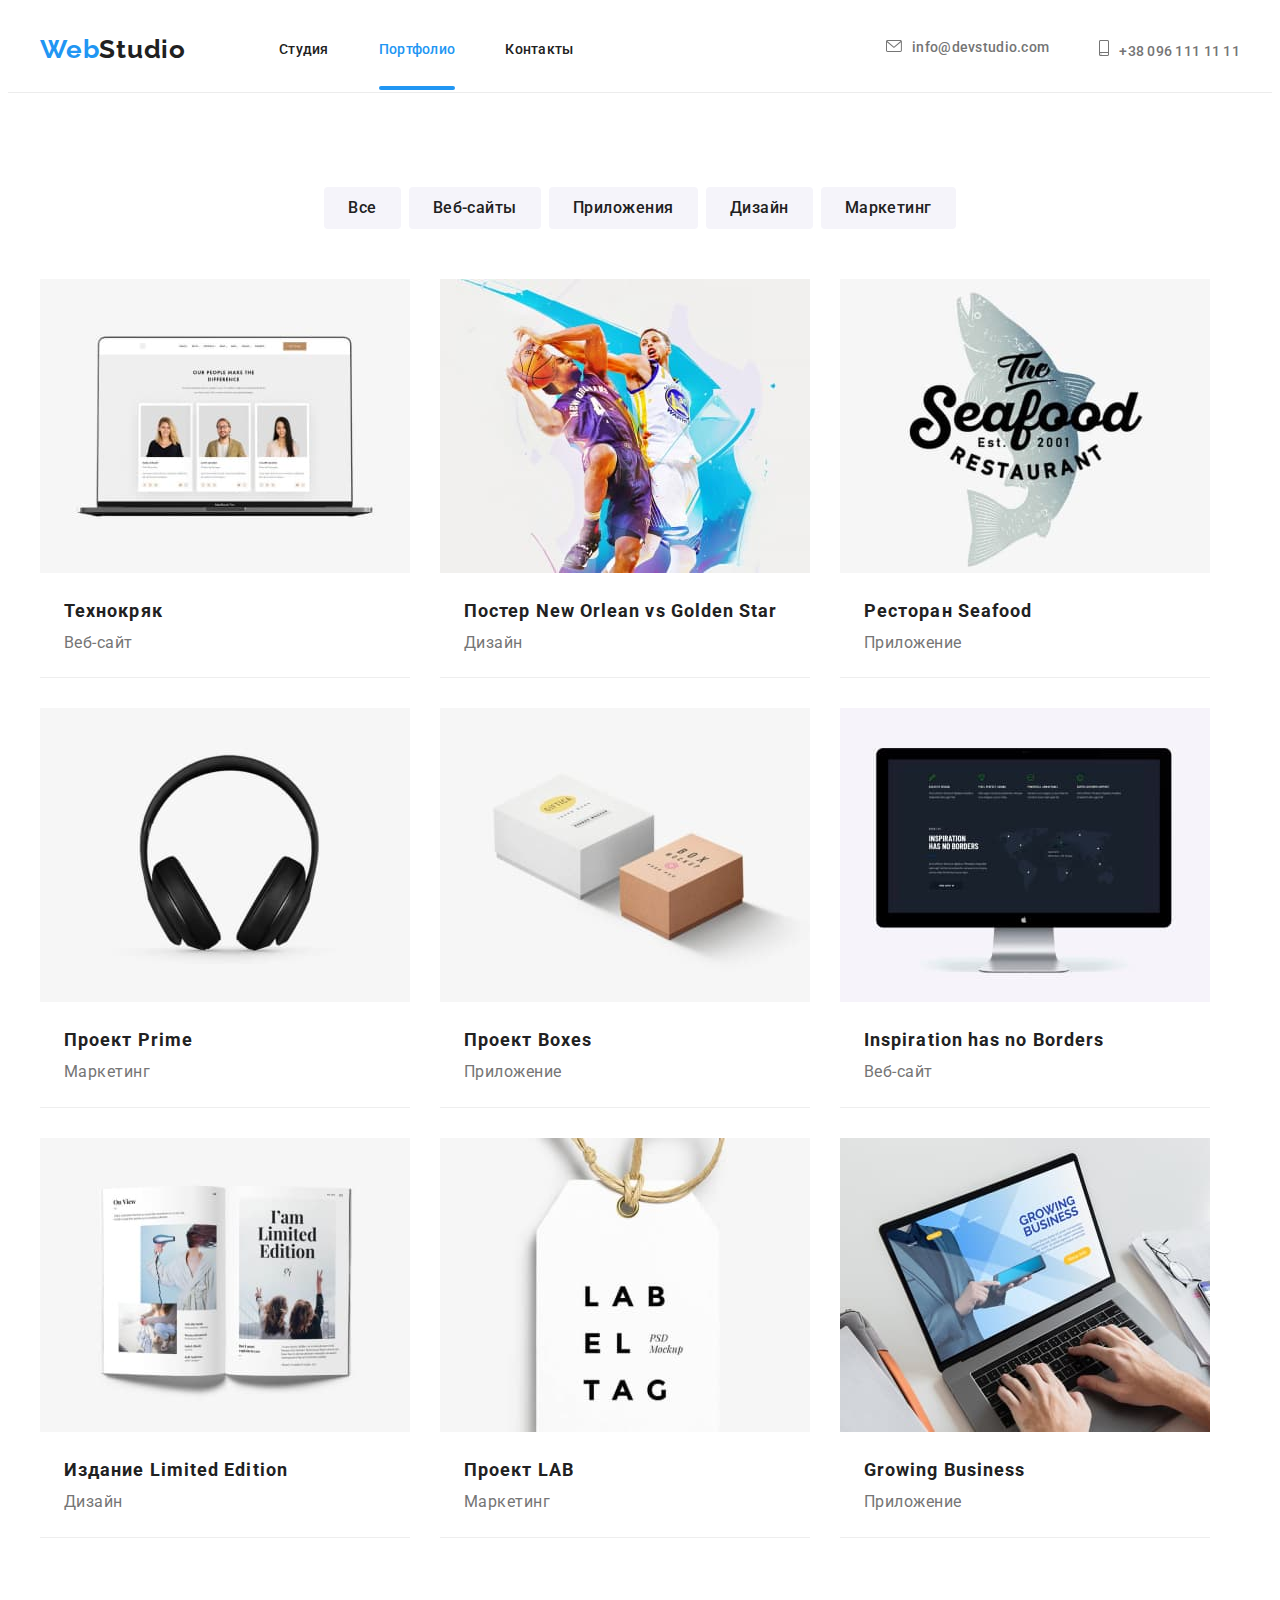
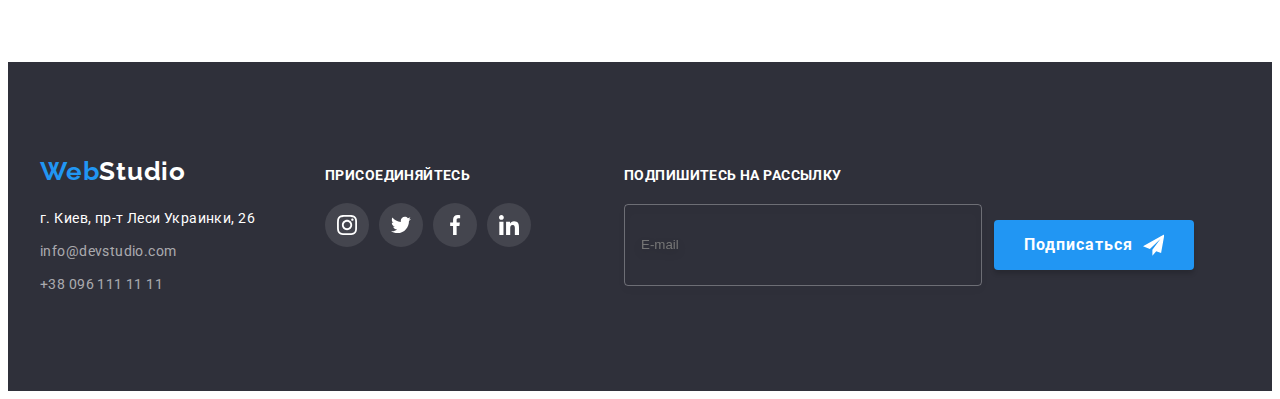
==== commit 5f60dbce: "Добавляет финальные изменения в названия классов по бем" ====
--- a/portfolio.html
+++ b/portfolio.html
@@ -113,7 +113,7 @@
           <ul class="portfolio-project list">
             <li class="portfolio-project__item line">
               <a class="portfolio-project__link">
-                <div class="wrap">
+                <div class="portfolio-project__wrap">
                   <img
                     class="portfolio-project__image"
                     src="./images/laptop-screen.jpg"
@@ -128,7 +128,7 @@
                   </p>
                 </div>
 
-                <div class="project-example">
+                <div class="portfolio-project__description">
                   <h2 class="portfolio-project__title">Технокряк</h2>
 
                   <p class="portfolio-project__type">Веб-сайт</p>
@@ -138,7 +138,7 @@
 
             <li class="portfolio-project__item">
               <a class="portfolio-project__link">
-                <div class="wrap">
+                <div class="portfolio-project__wrap">
                   <img
                     class="portfolio-project__image"
                     src="./images/basketball-players.jpg"
@@ -153,7 +153,7 @@
                   </p>
                 </div>
 
-                <div class="project-example">
+                <div class="portfolio-project__description">
                   <h2 class="portfolio-project__title">
                     Постер New Orlean vs Golden Star
                   </h2>
@@ -165,7 +165,7 @@
 
             <li class="portfolio-project__item">
               <a class="portfolio-project__link">
-                <div class="wrap">
+                <div class="portfolio-project__wrap">
                   <img
                     class="portfolio-project__image"
                     src="./images/seafood-label.jpg"
@@ -180,7 +180,7 @@
                   </p>
                 </div>
 
-                <div class="project-example">
+                <div class="portfolio-project__description">
                   <h2 class="portfolio-project__title">Ресторан Seafood</h2>
 
                   <p class="portfolio-project__type">Приложение</p>
@@ -190,7 +190,7 @@
 
             <li class="portfolio-project__item">
               <a class="portfolio-project__link">
-                <div class="wrap">
+                <div class="portfolio-project__wrap">
                   <img
                     class="portfolio-project__image"
                     src="./images/headphones.jpg"
@@ -205,7 +205,7 @@
                   </p>
                 </div>
 
-                <div class="project-example">
+                <div class="portfolio-project__description">
                   <h2 class="portfolio-project__title">Проект Prime</h2>
 
                   <p class="portfolio-project__type">Маркетинг</p>
@@ -215,7 +215,7 @@
 
             <li class="portfolio-project__item">
               <a class="portfolio-projet__link">
-                <div class="wrap">
+                <div class="portfolio-project__wrap">
                   <img
                     class="portfolio-project__image"
                     src="./images/boxes.jpg"
@@ -230,7 +230,7 @@
                   </p>
                 </div>
 
-                <div class="project-example">
+                <div class="portfolio-project__description">
                   <h2 class="portfolio-project__title">Проект Boxes</h2>
 
                   <p class="portfolio-project__type">Приложение</p>
@@ -240,7 +240,7 @@
 
             <li class="portfolio-project__item">
               <a class="portfolio-project__link">
-                <div class="wrap">
+                <div class="portfolio-project__wrap">
                   <img
                     class="portfolio-project__image"
                     src="./images/computer-screen.jpg"
@@ -255,7 +255,7 @@
                   </p>
                 </div>
 
-                <div class="project-example">
+                <div class="portfolio-project__description">
                   <h2 class="portfolio-project__title">
                     Inspiration has no Borders
                   </h2>
@@ -267,7 +267,7 @@
 
             <li class="portfolio-project__item">
               <a class="portfolio-project__link">
-                <div class="wrap">
+                <div class="portfolio-project__wrap">
                   <img
                     class="portfolio-project__image"
                     src="./images/openmagazine.jpg"
@@ -282,7 +282,7 @@
                   </p>
                 </div>
 
-                <div class="project-example">
+                <div class="portfolio-project__description">
                   <h2 class="portfolio-project__title">
                     Издание Limited Edition
                   </h2>
@@ -294,7 +294,7 @@
 
             <li class="portfolio-project__item">
               <a class="portfolio-project__link">
-                <div class="wrap">
+                <div class="portfolio-project__wrap">
                   <img
                     class="portfolio-project__image"
                     src="./images/paper-label.jpg"
@@ -309,7 +309,7 @@
                   </p>
                 </div>
 
-                <div class="project-example">
+                <div class="portfolio-project__description">
                   <h2 class="portfolio-project__title">Проект LAB</h2>
 
                   <p class="portfolio-project__type">Маркетинг</p>
@@ -319,7 +319,7 @@
 
             <li class="portfolio-project__item">
               <a class="portfolio-project__link">
-                <div class="wrap">
+                <div class="portfolio-project__wrap">
                   <img
                     class="portfolio-project__image"
                     src="./images/keyboarding.jpg"
@@ -334,7 +334,7 @@
                   </p>
                 </div>
 
-                <div class="project-example">
+                <div class="portfolio-project__description">
                   <h2 class="portfolio-project__title">Growing Business</h2>
 
                   <p class="portfolio-project__type">Приложение</p>
--- a/css/styles.css
+++ b/css/styles.css
@@ -590,7 +590,7 @@
   flex-wrap: wrap;
 }
 
-rename somehow .project-example {
+.portfolio-project__description {
   padding: 20px 24px;
   border-bottom: 1px solid #eeeeee;
 }
@@ -633,7 +633,7 @@
   letter-spacing: 0.03em;
 }
 
-.wrap {
+.portfolio-project__wrap {
   position: relative;
   overflow: hidden;
 }
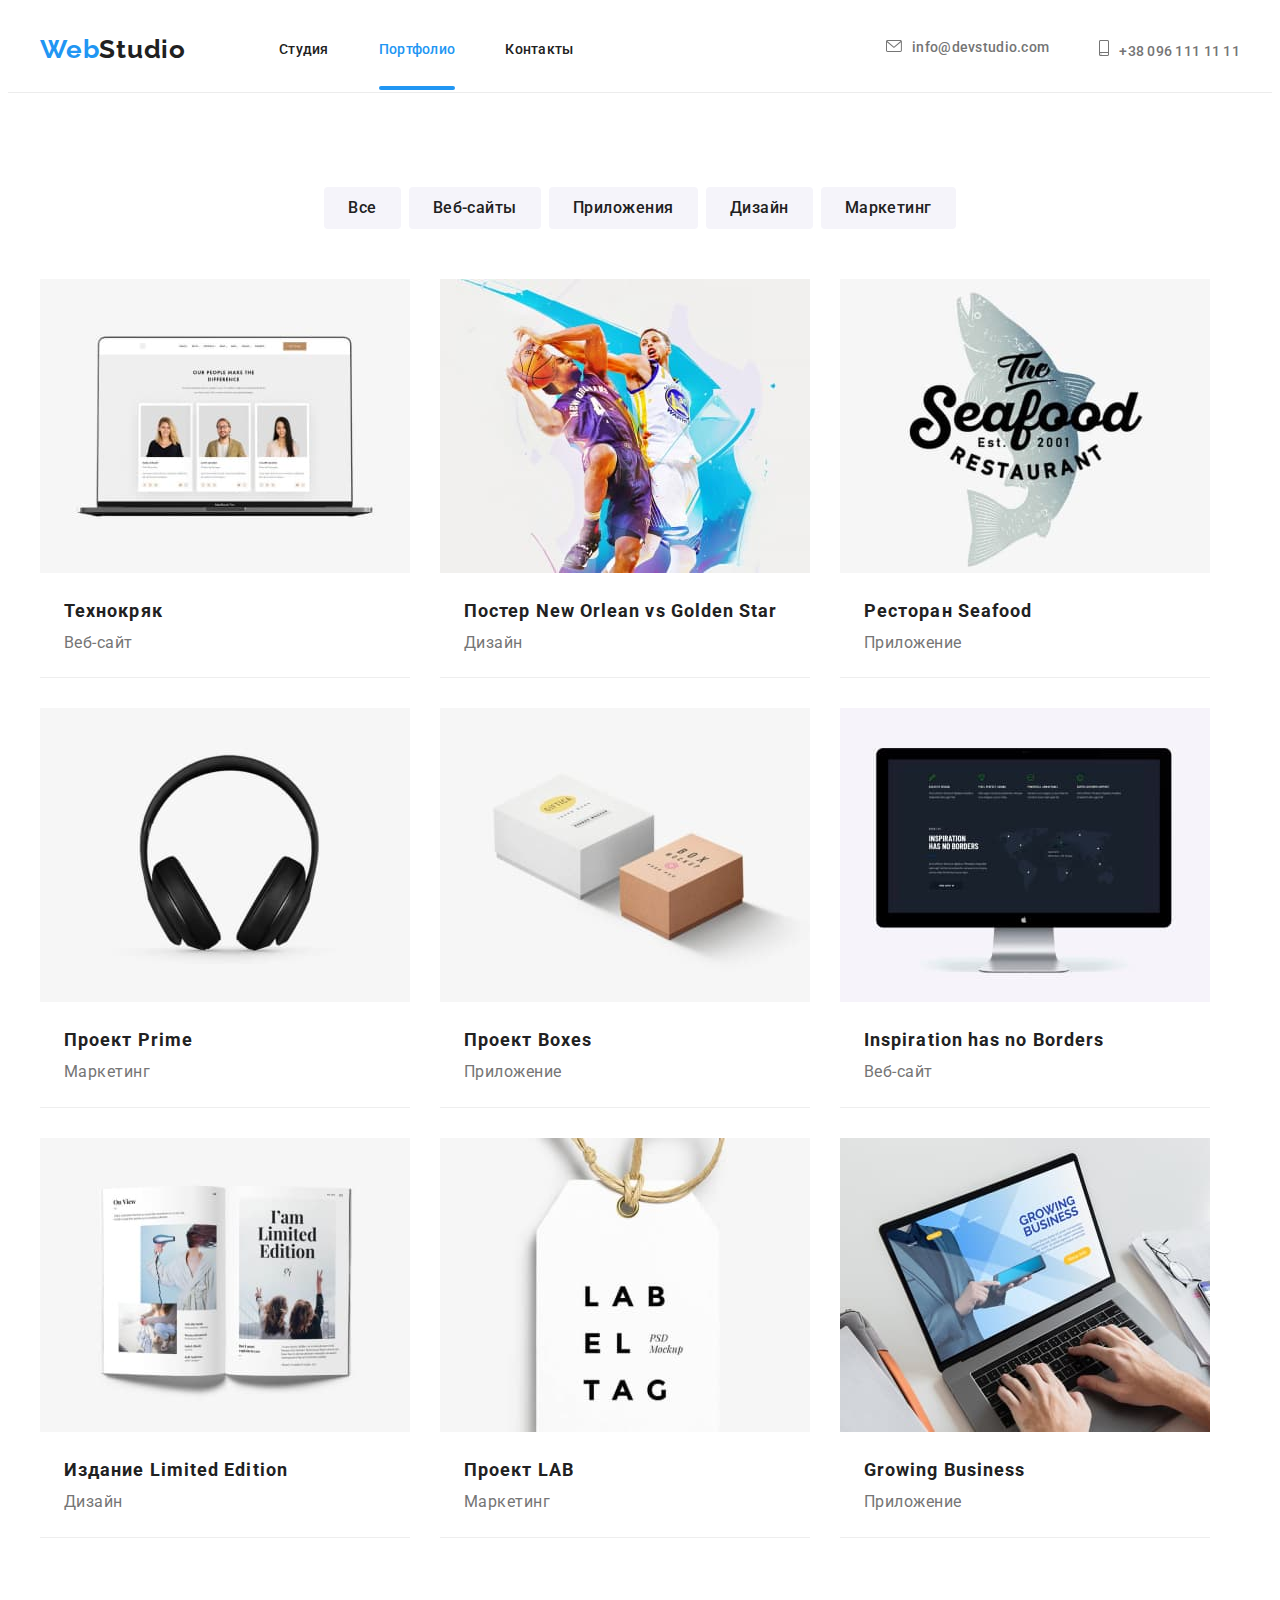
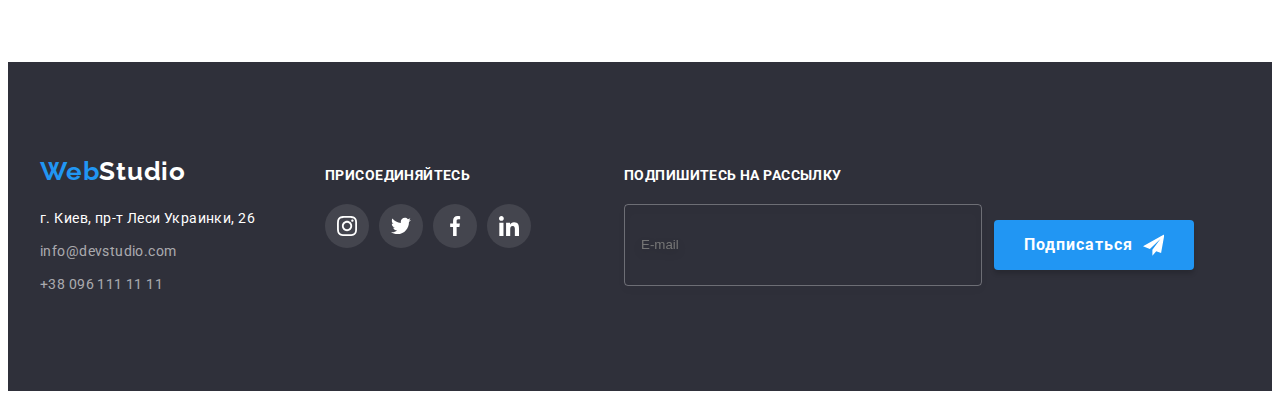
==== commit 81fcf930: "Добавляет путь к файлу стилей" ====
--- a/portfolio.html
+++ b/portfolio.html
@@ -21,7 +21,10 @@
       rel="stylesheet"
     />
 
-    <link rel="stylesheet" href="./css/styles.css" />
+    
+
+    <link rel="stylesheet" href="./css/main.min.css" />
+    
   </head>
 
   <body>
--- a/css/main.min.css
+++ b/css/main.min.css
@@ -0,0 +1,2 @@
+:root{--primary-text-color: #757575;--main-background-color: #ffffff;--secondary-white-background: #e5e5e5;--tertiary-white-background: #f5f4fa;--title-text-color: #212121;--accent-color: #2196f3;--dark-background: #2f303a;--secondary-text-color: rgba(255, 255, 255, 0.6)}p,h1,h2,h3,h4,h5,h6{margin:0}ul{margin:0;padding:0}img{display:block}.header{background-color:var(--main-background-color);border-bottom:1px solid #ececec}.header__container{display:flex}.hero{background-color:var(--dark-background);text-align:center;padding-top:200px;padding-bottom:200px;margin-left:auto;margin-right:auto;max-width:1600px;height:600px;background-image:linear-gradient(to right, rgba(47,48,58,0.4), rgba(47,48,58,0.4)),url(../images/hero-img.jpg);background-repeat:no-repeat;background-position:center;background-size:cover}.hero__title{color:var(--main-background-color);text-transform:uppercase;margin-bottom:30px;font-weight:900;font-size:44px;line-height:1.36;letter-spacing:.06em}.list{list-style-type:none}.link{text-decoration:none}.hidden{display:none}.current::after{content:"";width:100%;background-color:var(--accent-color);height:4px;position:absolute;left:0;bottom:0;border-radius:2px}.container{width:1200px;padding-left:15px;padding-right:15px;margin:0 auto}.section{padding-bottom:94px;padding-top:94px}.section-title{color:var(--title-text-color);font-weight:700;font-size:36px;line-height:1.16;letter-spacing:0.03em;margin-bottom:50px}.button{font-family:inherit;color:var(--main-background-color);background-color:var(--accent-color);font-weight:700;font-size:16px;line-height:1.8;letter-spacing:0.06em;cursor:pointer;border-radius:4px;padding:10px 32px;min-width:200px;height:50px}.modal__checkbox--visually-hidden{position:absolute;white-space:nowrap;width:1px;height:1px;overflow:hidden;border:0;padding:0;clip:rect(0 0 0 0);clip-path:inset(50%);margin:-1px}.modal{min-height:581px;width:528px;background-color:var(--main-background-color);box-shadow:0px 1px 3px rgba(0,0,0,0.12),0px 1px 1px rgba(0,0,0,0.14),0px 2px 1px rgba(0,0,0,0.2);border-radius:4px;top:50%;left:50%;transform:translate(-50%, -50%) scale(1);transition:transform 500ms;position:absolute;padding:40px}.modal__close-button{width:30px;height:30px;border-radius:50%;background:#ffffff;border:1px solid rgba(0,0,0,0.1);position:absolute;top:8px;right:8px;padding:0;cursor:pointer}.modal__close-icon{width:18px;height:18px;fill:#000000;transition-property:fill}.modal__close-button .modal__close-icon:hover,.modal__close-button .modal__close-icon:focus{fill:var(--accent-color)}textarea{resize:none;color:var(--primary-text-color);width:100%;height:120px;border:1px solid rgba(33,33,33,0.2);border-radius:4px;padding:12px 16px;font-weight:400;font-size:12px;line-height:1.16;letter-spacing:.01em}.modal__form-title{text-align:center;color:var(--title-text-color);margin-bottom:12px;font-weight:700;font-size:20px;line-height:1.15;letter-spacing:.03em}.modal__form-label{color:var(--primary-text-color);margin-bottom:4px;display:block;font-weight:400;font-size:12px;line-height:1.16;letter-spacing:.01em}.modal__agreement{color:var(--primary-text-color);font-weight:400;font-size:14px;line-height:1.7;letter-spacing:.03em}.modal__agreement .modal__check{width:16px;height:15px;border:2px solid black;border-radius:2px}.modal__check-icon{fill:transparent}.modal__checkbox:checked+.modal__agreement svg{fill:var(--main-background-color)}.modal__checkbox:checked+.modal__agreement .modal__check{background-color:var(--accent-color);border:none}.modal__submit-btn{font-family:inherit;color:var(--main-background-color);background-color:var(--accent-color);cursor:pointer;border-radius:4px;padding:10px 55px;width:200px;height:50px;box-shadow:0px 4px 4px rgba(0,0,0,0.15);border-radius:4px;border-color:transparent;margin-top:30px;font-weight:700;font-size:16px;line-height:1.8;letter-spacing:.06em}.modal__form-input{width:100%;height:40px;border:1px solid rgba(33,33,33,0.2);border-radius:4px;padding-left:40px;cursor:pointer;outline:none;transition-property:border-color}.modal__form-input:hover,.modal__form-input:focus{border-color:var(--accent-color)}.modal__form-input:focus+.modal__decoration-icon{fill:var(--accent-color)}.modal__term-link{color:var(--accent-color)}.modal__form-field.modal__form-field--feedback{margin-bottom:20px}.modal__form-field{position:relative;margin-bottom:10px}.modal__decoration-icon{position:absolute;top:29px;left:12px}.modal__bottom-form{flex-wrap:wrap}.modal__check{margin-right:7px}.logo{font-family:Raleway, serif;text-decoration:none;font-weight:700;font-size:26px;line-height:1.2;letter-spacing:.03em}.logo--black{color:var(--title-text-color);padding-top:24px;padding-bottom:25px;display:inline-block;margin-right:93px}.logo--white{color:var(--main-background-color);display:inline-block;margin-bottom:20px}.logo--accent{color:var(--accent-color)}.contacts{display:flex;margin-left:auto;align-items:center}.contact-info{display:flex;font-weight:500;font-size:14px;line-height:1.14;letter-spacing:.02em}.contact-info__icon--mail,.contact-info__icon--tel{fill:var(--primary-text-color);margin-right:10px;transition-property:fill}.contact-info .contact-info__item+.contact-info__item{margin-left:50px}.contact-info__link{color:var(--primary-text-color);text-decoration-line:none;padding-top:32px;padding-bottom:32px;display:inline-block;transition-property:color}.contact-info__link:hover,.contact-info__link:focus{color:var(--accent-color)}.contact-info__link:hover .contact-info__icon--mail,.contact-info__link:focus .contact-info__icon--mail{fill:var(--accent-color)}.contact-info__link:hover .contact-info__icon--tel,.contact-info__link:focus .contact-info__icon--tel{fill:var(--accent-color)}.site-nav{color:var(--title-text-color);text-decoration:none;display:flex;transition-property:color;font-weight:500;font-size:14px;line-height:1.14;letter-spacing:.02em}.site-nav__link{color:var(--title-text-color)}.navigation{display:flex;align-items:center}.site-nav .site-nav__item+.site-nav__item{margin-left:50px}.site-nav__link{padding-top:32px;padding-bottom:32px;display:inline-block}.site-nav .site-nav__link:hover,.site-nav .site-nav__link:focus{color:var(--accent-color)}.site-nav .site-nav__link.current{color:var(--accent-color);position:relative}.page-filter{display:flex;justify-content:center;margin-bottom:50px}.page-filter .page-filter__item+.page-filter__item{margin-left:8px}.page-filter__button{font-family:inherit;color:var(--title-text-color);border-radius:4px;padding:6px 22px;background-color:var(--tertiary-white-background);border-color:transparent;cursor:pointer;transition-property:background-color, color, box-shadow;font-weight:500;font-size:16px;line-height:1.6;letter-spacing:.03em}.page-filter__button:hover,.page-filter__button:focus{color:var(--main-background-color);background-color:var(--accent-color);box-shadow:0px 3px 1px rgba(0,0,0,0.1),0px 1px 2px rgba(0,0,0,0.08),0px 2px 2px rgba(0,0,0,0.12)}body{font-family:Roboto, sans-serif;color:var(--primary-text-color)}.main{background-color:var(--main-background-color)}.backdrop{width:100vw;height:100vh;background-color:rgba(0,0,0,0.2);position:fixed;top:0;transition:opacity 500ms, visibility 500ms}.backdrop--is-hidden{opacity:0;visibility:hidden;pointer-events:none}.backdrop--is-hidden .modal{transform:scale(0.7)}.features__list{display:flex}.features__title{color:var(--title-text-color);text-transform:uppercase;margin-bottom:10px;font-weight:700;font-size:14px;line-height:1.14;letter-spacing:.03em}.features__description{color:var(--primary-text-color);font-size:14px;line-height:1.7;letter-spacing:.03em}.features__item{margin-right:30px;width:270px;display:flex;flex-wrap:wrap;align-content:center}.features__item:nth-child(4n){margin-right:0}.features__title--hidden{display:none}.features__thumb{width:270px;height:120px;border-radius:4px;background-color:var(--tertiary-white-background);margin-bottom:30px}.footer__button{box-shadow:0px 4px 4px rgba(0,0,0,0.15);border-color:transparent;padding:10px 28px}.footer__form--subscribe{margin-left:93px;width:570px}.footer__input--subscribe{margin-right:12px;width:100%;height:50px;background-color:transparent;border:1px solid rgba(255,255,255,0.3);filter:drop-shadow(0px 4px 4px rgba(0,0,0,0.15));border-radius:4px;padding-top:15px;padding-bottom:15px;padding-left:16px;padding-right:auto}.footer__icon-send{margin-left:10px}.footer__title--subscribe{text-transform:uppercase;color:var(--main-background-color);margin-bottom:20px;font-weight:700;font-size:14px;line-height:1.14;letter-spacing:.03em}.footer-input{color:var(--main-background-color)}.footer__link--white{color:var(--main-background-color);transition-property:color}.footer__link--white:hover,.footer__link--white:focus{color:var(--accent-color)}.footer__link{color:var(--secondary-text-color);transition-property:color}.footer__link:hover,.footer__link:focus{color:var(--accent-color)}.footer__list .footer__item+.footer__item{margin-top:9px}.footer__item{font-style:normal;font-weight:400;font-size:14px;line-height:1.7;letter-spacing:.03em}.footer__list--socials{display:flex;justify-content:center}.footer__link--socials{width:44px;height:44px;background-color:rgba(255,255,255,0.1);border-radius:50%;cursor:pointer;transition-property:background-color}.footer__link--socials:hover,.footer__link--socials:hover{background-color:var(--accent-color)}.footer__item--socials+.footer__item--socials{margin-left:10px}.footer__icon--socials{fill:var(--main-background-color)}.footer__container--socials{display:flex;align-items:flex-start;flex-direction:column;margin-left:70px}.footer__title--join{margin-bottom:20px;text-transform:uppercase;color:var(--main-background-color);font-weight:700;font-size:14px;line-height:1.14;letter-spacing:.03em}.footer__container--contacts{display:flex;align-items:baseline}.footer{background-color:var(--dark-background)}.logo-link-footer{color:var(--main-background-color);text-decoration-line:none}.clients__link{width:170px;height:92px;background-color:var(--main-background-color);border-radius:4px;border:1px solid #afb1b8;cursor:pointer;transition-property:border-color}.clients__link:hover,.clients__link:focus{border-color:var(--accent-color)}.clients__link:hover .clients__icon,.clients__link:focus .clients__icon{fill:var(--accent-color)}.clients__list{display:flex;justify-content:center}.clients__item+.clients__item{margin-left:30px}.clients__icon{fill:#afb1b8;transition-property:fill}.clients{text-align:center}.work{background-color:var(--main-background-color);padding-top:0;text-align:center}.work__list{display:flex}.work__item{margin-right:30px;position:relative}.work__item:nth-child(3n){margin-right:0}.work__img,.teamplayers__img,.portfolio-project__image{width:100%;height:auto}.work__toptext-container{width:370px;height:70px;position:absolute;bottom:0;background-color:rgba(47,48,58,0.8)}.work__toptext{text-transform:uppercase;color:var(--main-background-color);font-weight:700;font-size:14px;line-height:1.14;letter-spacing:.03em}.teamplayers{background-color:var(--tertiary-white-background);text-align:center}.teamplayers__link--socials{width:44px;height:44px;background-color:var(--main-background-color);border-radius:50%;transition-property:background-color}.teamplayers__link--socials:hover,.teamplayers__link--socials:focus{background-color:var(--accent-color);cursor:pointer}.teamplayers__link--socials:hover:hover .teamplayers__icon--socials,.teamplayers__link--socials:hover:focus .teamplayers__icon--socials,.teamplayers__link--socials:focus:hover .teamplayers__icon--socials,.teamplayers__link--socials:focus:focus .teamplayers__icon--socials{fill:var(--main-background-color)}.teamplayers__list--socials{display:flex;justify-content:center}.teamplayers__icon--socials{fill:#afb1b8;transition-property:fill}.teamplayers__profile{padding-top:30px;padding-bottom:30px}.teamplayers__item{border-radius:0px 0px 4px 4px;background:#ffffff;box-shadow:0px 1px 3px rgba(0,0,0,0.12),0px 1px 1px rgba(0,0,0,0.14),0px 2px 1px rgba(0,0,0,0.2);margin-right:30px}.teamplayers__item:nth-child(4n){margin-right:0}.teamplayers__item+.teamplayers__item{margin-left:10px}.teamplayers__list{display:flex}.teamplayers__name{color:var(--title-text-color);margin-bottom:10px;font-weight:500;font-size:16px;line-height:1.19;letter-spacing:.03em}.teamplayers__position{color:var(--primary-text-color);margin-bottom:16px;font-size:16px;line-height:1.19;letter-spacing:.03em}.portfolio-project{display:flex;flex-wrap:wrap}.portfolio-project__description{padding:20px 24px;border-bottom:1px solid #eeeeee}.portfolio-project__link{display:block;cursor:pointer;transition-property:box-shadow}.portfolio-project__link:hover{box-shadow:0px 1px 1px rgba(0,0,0,0.12),0px 4px 4px rgba(0,0,0,0.06),1px 4px 6px rgba(0,0,0,0.16)}.portfolio-project__item{margin-right:30px;margin-bottom:30px}.portfolio-project__item:nth-child(3n){margin-right:0}.portfolio-project__title{color:var(--title-text-color);font-weight:700;font-size:18px;line-height:2;letter-spacing:.06em}.portfolio-project__type{color:var(--primary-text-color);font-size:16px;line-height:1.8;letter-spacing:.03em}.portfolio-project__wrap{position:relative;overflow:hidden}.portfolio-project__toptext{position:absolute;top:0;left:0;background-color:rgba(33,150,243,0.9);color:var(--main-background-color);padding:63px 24px;height:100%;transform:translateY(101%);transition:transform 250ms linear;font-weight:400;font-size:18px;line-height:1.55;letter-spacing:.03em}.portfolio-project__link:hover .portfolio-project__toptext{transform:translateY(0)}.modal__close-icon,.modal__form-input,.contact-info__icon--mail,.contact-info__icon--tel,.contact-info__link,.site-nav,.page-filter__button,.footer__link--white,.footer__link,.footer__link--socials,.clients__link,.clients__icon,.teamplayers__link--socials,.teamplayers__icon--socials,.portfolio-project__link{transition-duration:250ms;transition-timing-function:cubic-bezier(0.4, 0, 0.2, 1)}.modal__close-button,.modal__agreement,.modal__bottom-form,.modal__check,.features__thumb,.footer__button,.footer__container--subscribe,.footer__link--socials,.clients__link,.work__toptext-container,.teamplayers__link--socials{justify-content:center;align-items:center;display:flex}
+/*# sourceMappingURL=main.min.css.map */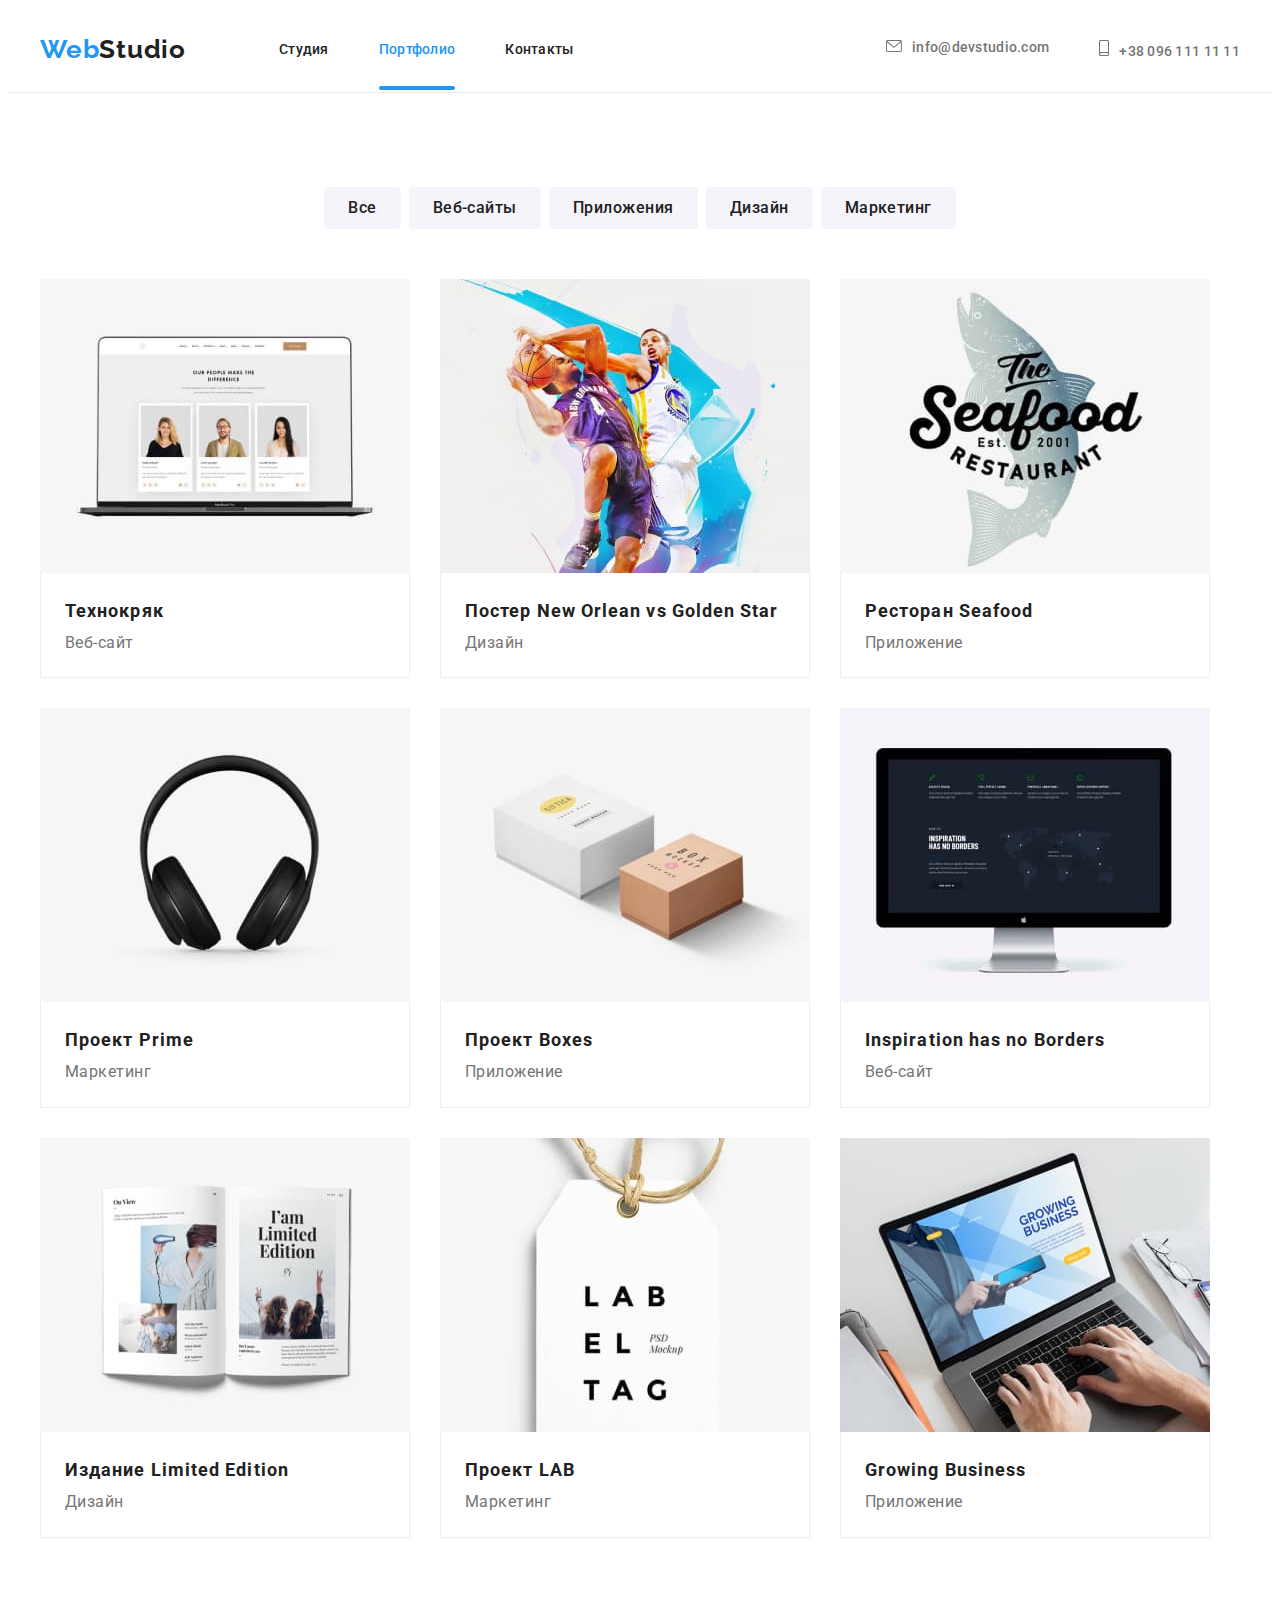
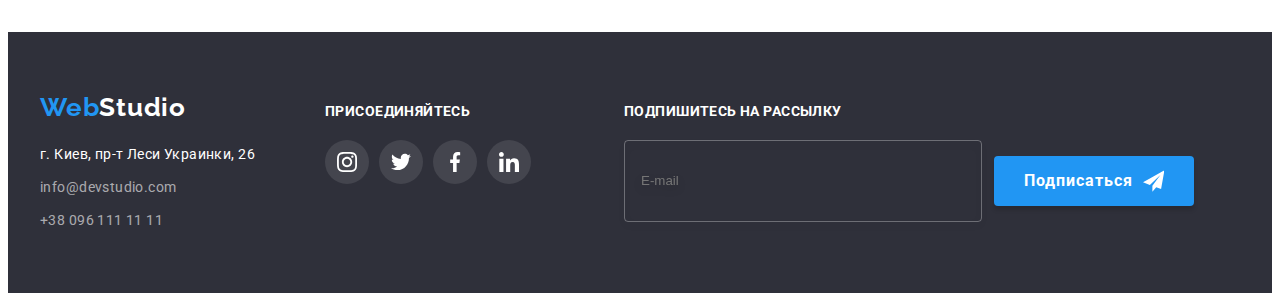
==== commit 56c74edd: "Добавляет поправки по дз" ====
--- a/portfolio.html
+++ b/portfolio.html
@@ -350,7 +350,7 @@
     </main>
     <!--Футер-->
 
-    <footer class="footer section">
+    <footer class="footer footer__section">
       <div class="footer__container--contacts container">
         <div>
           <a href="" class="logo logo--white"
--- a/css/main.min.css
+++ b/css/main.min.css
@@ -1,2 +1,2 @@
-:root{--primary-text-color: #757575;--main-background-color: #ffffff;--secondary-white-background: #e5e5e5;--tertiary-white-background: #f5f4fa;--title-text-color: #212121;--accent-color: #2196f3;--dark-background: #2f303a;--secondary-text-color: rgba(255, 255, 255, 0.6)}p,h1,h2,h3,h4,h5,h6{margin:0}ul{margin:0;padding:0}img{display:block}.header{background-color:var(--main-background-color);border-bottom:1px solid #ececec}.header__container{display:flex}.hero{background-color:var(--dark-background);text-align:center;padding-top:200px;padding-bottom:200px;margin-left:auto;margin-right:auto;max-width:1600px;height:600px;background-image:linear-gradient(to right, rgba(47,48,58,0.4), rgba(47,48,58,0.4)),url(../images/hero-img.jpg);background-repeat:no-repeat;background-position:center;background-size:cover}.hero__title{color:var(--main-background-color);text-transform:uppercase;margin-bottom:30px;font-weight:900;font-size:44px;line-height:1.36;letter-spacing:.06em}.list{list-style-type:none}.link{text-decoration:none}.hidden{display:none}.current::after{content:"";width:100%;background-color:var(--accent-color);height:4px;position:absolute;left:0;bottom:0;border-radius:2px}.container{width:1200px;padding-left:15px;padding-right:15px;margin:0 auto}.section{padding-bottom:94px;padding-top:94px}.section-title{color:var(--title-text-color);font-weight:700;font-size:36px;line-height:1.16;letter-spacing:0.03em;margin-bottom:50px}.button{font-family:inherit;color:var(--main-background-color);background-color:var(--accent-color);font-weight:700;font-size:16px;line-height:1.8;letter-spacing:0.06em;cursor:pointer;border-radius:4px;padding:10px 32px;min-width:200px;height:50px}.modal__checkbox--visually-hidden{position:absolute;white-space:nowrap;width:1px;height:1px;overflow:hidden;border:0;padding:0;clip:rect(0 0 0 0);clip-path:inset(50%);margin:-1px}.modal{min-height:581px;width:528px;background-color:var(--main-background-color);box-shadow:0px 1px 3px rgba(0,0,0,0.12),0px 1px 1px rgba(0,0,0,0.14),0px 2px 1px rgba(0,0,0,0.2);border-radius:4px;top:50%;left:50%;transform:translate(-50%, -50%) scale(1);transition:transform 500ms;position:absolute;padding:40px}.modal__close-button{width:30px;height:30px;border-radius:50%;background:#ffffff;border:1px solid rgba(0,0,0,0.1);position:absolute;top:8px;right:8px;padding:0;cursor:pointer}.modal__close-icon{width:18px;height:18px;fill:#000000;transition-property:fill}.modal__close-button .modal__close-icon:hover,.modal__close-button .modal__close-icon:focus{fill:var(--accent-color)}textarea{resize:none;color:var(--primary-text-color);width:100%;height:120px;border:1px solid rgba(33,33,33,0.2);border-radius:4px;padding:12px 16px;font-weight:400;font-size:12px;line-height:1.16;letter-spacing:.01em}.modal__form-title{text-align:center;color:var(--title-text-color);margin-bottom:12px;font-weight:700;font-size:20px;line-height:1.15;letter-spacing:.03em}.modal__form-label{color:var(--primary-text-color);margin-bottom:4px;display:block;font-weight:400;font-size:12px;line-height:1.16;letter-spacing:.01em}.modal__agreement{color:var(--primary-text-color);font-weight:400;font-size:14px;line-height:1.7;letter-spacing:.03em}.modal__agreement .modal__check{width:16px;height:15px;border:2px solid black;border-radius:2px}.modal__check-icon{fill:transparent}.modal__checkbox:checked+.modal__agreement svg{fill:var(--main-background-color)}.modal__checkbox:checked+.modal__agreement .modal__check{background-color:var(--accent-color);border:none}.modal__submit-btn{font-family:inherit;color:var(--main-background-color);background-color:var(--accent-color);cursor:pointer;border-radius:4px;padding:10px 55px;width:200px;height:50px;box-shadow:0px 4px 4px rgba(0,0,0,0.15);border-radius:4px;border-color:transparent;margin-top:30px;font-weight:700;font-size:16px;line-height:1.8;letter-spacing:.06em}.modal__form-input{width:100%;height:40px;border:1px solid rgba(33,33,33,0.2);border-radius:4px;padding-left:40px;cursor:pointer;outline:none;transition-property:border-color}.modal__form-input:hover,.modal__form-input:focus{border-color:var(--accent-color)}.modal__form-input:focus+.modal__decoration-icon{fill:var(--accent-color)}.modal__term-link{color:var(--accent-color)}.modal__form-field.modal__form-field--feedback{margin-bottom:20px}.modal__form-field{position:relative;margin-bottom:10px}.modal__decoration-icon{position:absolute;top:29px;left:12px}.modal__bottom-form{flex-wrap:wrap}.modal__check{margin-right:7px}.logo{font-family:Raleway, serif;text-decoration:none;font-weight:700;font-size:26px;line-height:1.2;letter-spacing:.03em}.logo--black{color:var(--title-text-color);padding-top:24px;padding-bottom:25px;display:inline-block;margin-right:93px}.logo--white{color:var(--main-background-color);display:inline-block;margin-bottom:20px}.logo--accent{color:var(--accent-color)}.contacts{display:flex;margin-left:auto;align-items:center}.contact-info{display:flex;font-weight:500;font-size:14px;line-height:1.14;letter-spacing:.02em}.contact-info__icon--mail,.contact-info__icon--tel{fill:var(--primary-text-color);margin-right:10px;transition-property:fill}.contact-info .contact-info__item+.contact-info__item{margin-left:50px}.contact-info__link{color:var(--primary-text-color);text-decoration-line:none;padding-top:32px;padding-bottom:32px;display:inline-block;transition-property:color}.contact-info__link:hover,.contact-info__link:focus{color:var(--accent-color)}.contact-info__link:hover .contact-info__icon--mail,.contact-info__link:focus .contact-info__icon--mail{fill:var(--accent-color)}.contact-info__link:hover .contact-info__icon--tel,.contact-info__link:focus .contact-info__icon--tel{fill:var(--accent-color)}.site-nav{color:var(--title-text-color);text-decoration:none;display:flex;transition-property:color;font-weight:500;font-size:14px;line-height:1.14;letter-spacing:.02em}.site-nav__link{color:var(--title-text-color)}.navigation{display:flex;align-items:center}.site-nav .site-nav__item+.site-nav__item{margin-left:50px}.site-nav__link{padding-top:32px;padding-bottom:32px;display:inline-block}.site-nav .site-nav__link:hover,.site-nav .site-nav__link:focus{color:var(--accent-color)}.site-nav .site-nav__link.current{color:var(--accent-color);position:relative}.page-filter{display:flex;justify-content:center;margin-bottom:50px}.page-filter .page-filter__item+.page-filter__item{margin-left:8px}.page-filter__button{font-family:inherit;color:var(--title-text-color);border-radius:4px;padding:6px 22px;background-color:var(--tertiary-white-background);border-color:transparent;cursor:pointer;transition-property:background-color, color, box-shadow;font-weight:500;font-size:16px;line-height:1.6;letter-spacing:.03em}.page-filter__button:hover,.page-filter__button:focus{color:var(--main-background-color);background-color:var(--accent-color);box-shadow:0px 3px 1px rgba(0,0,0,0.1),0px 1px 2px rgba(0,0,0,0.08),0px 2px 2px rgba(0,0,0,0.12)}body{font-family:Roboto, sans-serif;color:var(--primary-text-color)}.main{background-color:var(--main-background-color)}.backdrop{width:100vw;height:100vh;background-color:rgba(0,0,0,0.2);position:fixed;top:0;transition:opacity 500ms, visibility 500ms}.backdrop--is-hidden{opacity:0;visibility:hidden;pointer-events:none}.backdrop--is-hidden .modal{transform:scale(0.7)}.features__list{display:flex}.features__title{color:var(--title-text-color);text-transform:uppercase;margin-bottom:10px;font-weight:700;font-size:14px;line-height:1.14;letter-spacing:.03em}.features__description{color:var(--primary-text-color);font-size:14px;line-height:1.7;letter-spacing:.03em}.features__item{margin-right:30px;width:270px;display:flex;flex-wrap:wrap;align-content:center}.features__item:nth-child(4n){margin-right:0}.features__title--hidden{display:none}.features__thumb{width:270px;height:120px;border-radius:4px;background-color:var(--tertiary-white-background);margin-bottom:30px}.footer__button{box-shadow:0px 4px 4px rgba(0,0,0,0.15);border-color:transparent;padding:10px 28px}.footer__form--subscribe{margin-left:93px;width:570px}.footer__input--subscribe{margin-right:12px;width:100%;height:50px;background-color:transparent;border:1px solid rgba(255,255,255,0.3);filter:drop-shadow(0px 4px 4px rgba(0,0,0,0.15));border-radius:4px;padding-top:15px;padding-bottom:15px;padding-left:16px;padding-right:auto}.footer__icon-send{margin-left:10px}.footer__title--subscribe{text-transform:uppercase;color:var(--main-background-color);margin-bottom:20px;font-weight:700;font-size:14px;line-height:1.14;letter-spacing:.03em}.footer-input{color:var(--main-background-color)}.footer__link--white{color:var(--main-background-color);transition-property:color}.footer__link--white:hover,.footer__link--white:focus{color:var(--accent-color)}.footer__link{color:var(--secondary-text-color);transition-property:color}.footer__link:hover,.footer__link:focus{color:var(--accent-color)}.footer__list .footer__item+.footer__item{margin-top:9px}.footer__item{font-style:normal;font-weight:400;font-size:14px;line-height:1.7;letter-spacing:.03em}.footer__list--socials{display:flex;justify-content:center}.footer__link--socials{width:44px;height:44px;background-color:rgba(255,255,255,0.1);border-radius:50%;cursor:pointer;transition-property:background-color}.footer__link--socials:hover,.footer__link--socials:hover{background-color:var(--accent-color)}.footer__item--socials+.footer__item--socials{margin-left:10px}.footer__icon--socials{fill:var(--main-background-color)}.footer__container--socials{display:flex;align-items:flex-start;flex-direction:column;margin-left:70px}.footer__title--join{margin-bottom:20px;text-transform:uppercase;color:var(--main-background-color);font-weight:700;font-size:14px;line-height:1.14;letter-spacing:.03em}.footer__container--contacts{display:flex;align-items:baseline}.footer{background-color:var(--dark-background)}.logo-link-footer{color:var(--main-background-color);text-decoration-line:none}.clients__link{width:170px;height:92px;background-color:var(--main-background-color);border-radius:4px;border:1px solid #afb1b8;cursor:pointer;transition-property:border-color}.clients__link:hover,.clients__link:focus{border-color:var(--accent-color)}.clients__link:hover .clients__icon,.clients__link:focus .clients__icon{fill:var(--accent-color)}.clients__list{display:flex;justify-content:center}.clients__item+.clients__item{margin-left:30px}.clients__icon{fill:#afb1b8;transition-property:fill}.clients{text-align:center}.work{background-color:var(--main-background-color);padding-top:0;text-align:center}.work__list{display:flex}.work__item{margin-right:30px;position:relative}.work__item:nth-child(3n){margin-right:0}.work__img,.teamplayers__img,.portfolio-project__image{width:100%;height:auto}.work__toptext-container{width:370px;height:70px;position:absolute;bottom:0;background-color:rgba(47,48,58,0.8)}.work__toptext{text-transform:uppercase;color:var(--main-background-color);font-weight:700;font-size:14px;line-height:1.14;letter-spacing:.03em}.teamplayers{background-color:var(--tertiary-white-background);text-align:center}.teamplayers__link--socials{width:44px;height:44px;background-color:var(--main-background-color);border-radius:50%;transition-property:background-color}.teamplayers__link--socials:hover,.teamplayers__link--socials:focus{background-color:var(--accent-color);cursor:pointer}.teamplayers__link--socials:hover:hover .teamplayers__icon--socials,.teamplayers__link--socials:hover:focus .teamplayers__icon--socials,.teamplayers__link--socials:focus:hover .teamplayers__icon--socials,.teamplayers__link--socials:focus:focus .teamplayers__icon--socials{fill:var(--main-background-color)}.teamplayers__list--socials{display:flex;justify-content:center}.teamplayers__icon--socials{fill:#afb1b8;transition-property:fill}.teamplayers__profile{padding-top:30px;padding-bottom:30px}.teamplayers__item{border-radius:0px 0px 4px 4px;background:#ffffff;box-shadow:0px 1px 3px rgba(0,0,0,0.12),0px 1px 1px rgba(0,0,0,0.14),0px 2px 1px rgba(0,0,0,0.2);margin-right:30px}.teamplayers__item:nth-child(4n){margin-right:0}.teamplayers__item+.teamplayers__item{margin-left:10px}.teamplayers__list{display:flex}.teamplayers__name{color:var(--title-text-color);margin-bottom:10px;font-weight:500;font-size:16px;line-height:1.19;letter-spacing:.03em}.teamplayers__position{color:var(--primary-text-color);margin-bottom:16px;font-size:16px;line-height:1.19;letter-spacing:.03em}.portfolio-project{display:flex;flex-wrap:wrap}.portfolio-project__description{padding:20px 24px;border-bottom:1px solid #eeeeee}.portfolio-project__link{display:block;cursor:pointer;transition-property:box-shadow}.portfolio-project__link:hover{box-shadow:0px 1px 1px rgba(0,0,0,0.12),0px 4px 4px rgba(0,0,0,0.06),1px 4px 6px rgba(0,0,0,0.16)}.portfolio-project__item{margin-right:30px;margin-bottom:30px}.portfolio-project__item:nth-child(3n){margin-right:0}.portfolio-project__title{color:var(--title-text-color);font-weight:700;font-size:18px;line-height:2;letter-spacing:.06em}.portfolio-project__type{color:var(--primary-text-color);font-size:16px;line-height:1.8;letter-spacing:.03em}.portfolio-project__wrap{position:relative;overflow:hidden}.portfolio-project__toptext{position:absolute;top:0;left:0;background-color:rgba(33,150,243,0.9);color:var(--main-background-color);padding:63px 24px;height:100%;transform:translateY(101%);transition:transform 250ms linear;font-weight:400;font-size:18px;line-height:1.55;letter-spacing:.03em}.portfolio-project__link:hover .portfolio-project__toptext{transform:translateY(0)}.modal__close-icon,.modal__form-input,.contact-info__icon--mail,.contact-info__icon--tel,.contact-info__link,.site-nav,.page-filter__button,.footer__link--white,.footer__link,.footer__link--socials,.clients__link,.clients__icon,.teamplayers__link--socials,.teamplayers__icon--socials,.portfolio-project__link{transition-duration:250ms;transition-timing-function:cubic-bezier(0.4, 0, 0.2, 1)}.modal__close-button,.modal__agreement,.modal__bottom-form,.modal__check,.features__thumb,.footer__button,.footer__container--subscribe,.footer__link--socials,.clients__link,.work__toptext-container,.teamplayers__link--socials{justify-content:center;align-items:center;display:flex}
+:root{--primary-text-color: #757575;--main-background-color: #ffffff;--secondary-white-background: #e5e5e5;--tertiary-white-background: #f5f4fa;--title-text-color: #212121;--accent-color: #2196f3;--dark-background: #2f303a;--secondary-text-color: rgba(255, 255, 255, 0.6)}p,h1,h2,h3,h4,h5,h6{margin:0}ul{margin:0;padding:0}img{display:block}.header{background-color:var(--main-background-color);border-bottom:1px solid #ececec}.header__container{display:flex}.hero{background-color:var(--dark-background);text-align:center;padding-top:200px;padding-bottom:200px;margin-left:auto;margin-right:auto;max-width:1600px;height:600px;background-image:linear-gradient(to right, rgba(47,48,58,0.4), rgba(47,48,58,0.4)),url(../images/hero-img.jpg);background-repeat:no-repeat;background-position:center;background-size:cover}.hero__title{color:var(--main-background-color);text-transform:uppercase;margin-bottom:30px;font-weight:900;font-size:44px;line-height:1.36;letter-spacing:.06em}.list{list-style-type:none}.link{text-decoration:none}.hidden{display:none}.current::after{content:"";width:100%;background-color:var(--accent-color);height:4px;position:absolute;left:0;bottom:0;border-radius:2px}.container{width:1200px;padding-left:15px;padding-right:15px;margin:0 auto}.section{padding-bottom:94px;padding-top:94px}.section-title{color:var(--title-text-color);font-weight:700;font-size:36px;line-height:1.16;letter-spacing:0.03em;margin-bottom:50px}.button{font-family:inherit;color:var(--main-background-color);background-color:var(--accent-color);font-weight:700;font-size:16px;line-height:1.8;letter-spacing:0.06em;cursor:pointer;border-radius:4px;padding:10px 32px;min-width:200px;height:50px}.modal__checkbox--visually-hidden{position:absolute;white-space:nowrap;width:1px;height:1px;overflow:hidden;border:0;padding:0;clip:rect(0 0 0 0);clip-path:inset(50%);margin:-1px}.modal{min-height:581px;width:528px;background-color:var(--main-background-color);box-shadow:0px 1px 3px rgba(0,0,0,0.12),0px 1px 1px rgba(0,0,0,0.14),0px 2px 1px rgba(0,0,0,0.2);border-radius:4px;top:50%;left:50%;transform:translate(-50%, -50%) scale(1);transition:transform 500ms;position:absolute;padding:40px}.modal__close-button{width:30px;height:30px;border-radius:50%;background:#ffffff;border:1px solid rgba(0,0,0,0.1);position:absolute;top:8px;right:8px;padding:0;cursor:pointer}.modal__close-icon{width:18px;height:18px;fill:#000000;transition-property:fill}.modal__close-button .modal__close-icon:hover,.modal__close-button .modal__close-icon:focus{fill:var(--accent-color)}textarea{resize:none;color:var(--primary-text-color);width:100%;height:120px;border:1px solid rgba(33,33,33,0.2);border-radius:4px;padding:12px 16px;font-weight:400;font-size:12px;line-height:1.16;letter-spacing:.01em}.modal__form-title{text-align:center;color:var(--title-text-color);margin-bottom:12px;font-weight:700;font-size:20px;line-height:1.15;letter-spacing:.03em}.modal__form-label{color:var(--primary-text-color);margin-bottom:4px;display:block;font-weight:400;font-size:12px;line-height:1.16;letter-spacing:.01em}.modal__agreement{color:var(--primary-text-color);font-weight:400;font-size:14px;line-height:1.7;letter-spacing:.03em}.modal__agreement .modal__check{width:16px;height:15px;border:2px solid black;border-radius:2px}.modal__check-icon{fill:transparent}.modal__checkbox:checked+.modal__agreement svg{fill:var(--main-background-color)}.modal__checkbox:checked+.modal__agreement .modal__check{background-color:var(--accent-color);border:none}.modal__submit-btn{font-family:inherit;color:var(--main-background-color);background-color:var(--accent-color);cursor:pointer;border-radius:4px;padding:10px 55px;width:200px;height:50px;box-shadow:0px 4px 4px rgba(0,0,0,0.15);border-radius:4px;border-color:transparent;margin-top:30px;font-weight:700;font-size:16px;line-height:1.8;letter-spacing:.06em}.modal__form-input{width:100%;height:40px;border:1px solid rgba(33,33,33,0.2);border-radius:4px;padding-left:40px;cursor:pointer;outline:none;transition-property:border-color}.modal__form-input:hover,.modal__form-input:focus{border-color:var(--accent-color)}.modal__form-input:focus+.modal__decoration-icon{fill:var(--accent-color)}.modal__term-link{color:var(--accent-color)}.modal__form-field.modal__form-field--feedback{margin-bottom:20px}.modal__form-field{position:relative;margin-bottom:10px}.modal__decoration-icon{position:absolute;top:29px;left:12px}.modal__bottom-form{flex-wrap:wrap}.modal__check{margin-right:7px}.logo{font-family:Raleway, serif;text-decoration:none;font-weight:700;font-size:26px;line-height:1.2;letter-spacing:.03em}.logo--black{color:var(--title-text-color);padding-top:24px;padding-bottom:25px;display:inline-block;margin-right:93px}.logo--white{color:var(--main-background-color);display:inline-block;margin-bottom:20px}.logo--accent{color:var(--accent-color)}.contacts{display:flex;margin-left:auto;align-items:center}.contact-info{display:flex;font-weight:500;font-size:14px;line-height:1.14;letter-spacing:.02em}.contact-info__icon--mail,.contact-info__icon--tel{fill:var(--primary-text-color);margin-right:10px;transition-property:fill}.contact-info .contact-info__item+.contact-info__item{margin-left:50px}.contact-info__link{color:var(--primary-text-color);text-decoration-line:none;padding-top:32px;padding-bottom:32px;display:inline-block;transition-property:color}.contact-info__link:hover,.contact-info__link:focus{color:var(--accent-color)}.contact-info__link:hover .contact-info__icon--mail,.contact-info__link:focus .contact-info__icon--mail{fill:var(--accent-color)}.contact-info__link:hover .contact-info__icon--tel,.contact-info__link:focus .contact-info__icon--tel{fill:var(--accent-color)}.site-nav{color:var(--title-text-color);text-decoration:none;display:flex;transition-property:color;font-weight:500;font-size:14px;line-height:1.14;letter-spacing:.02em}.site-nav__link{color:var(--title-text-color)}.navigation{display:flex;align-items:center}.site-nav .site-nav__item+.site-nav__item{margin-left:50px}.site-nav__link{padding-top:32px;padding-bottom:32px;display:inline-block}.site-nav .site-nav__link:hover,.site-nav .site-nav__link:focus{color:var(--accent-color)}.site-nav .site-nav__link.current{color:var(--accent-color);position:relative}.page-filter{display:flex;justify-content:center;margin-bottom:50px}.page-filter .page-filter__item+.page-filter__item{margin-left:8px}.page-filter__button{font-family:inherit;color:var(--title-text-color);border-radius:4px;padding:6px 22px;background-color:var(--tertiary-white-background);border-color:transparent;cursor:pointer;transition-property:background-color, color, box-shadow;font-weight:500;font-size:16px;line-height:1.6;letter-spacing:.03em}.page-filter__button:hover,.page-filter__button:focus{color:var(--main-background-color);background-color:var(--accent-color);box-shadow:0px 3px 1px rgba(0,0,0,0.1),0px 1px 2px rgba(0,0,0,0.08),0px 2px 2px rgba(0,0,0,0.12)}body{font-family:Roboto, sans-serif;color:var(--primary-text-color)}.main{background-color:var(--main-background-color)}.backdrop{width:100vw;height:100vh;background-color:rgba(0,0,0,0.2);position:fixed;top:0;transition:opacity 500ms, visibility 500ms}.backdrop--is-hidden{opacity:0;visibility:hidden;pointer-events:none}.backdrop--is-hidden .modal{transform:scale(0.7)}.features__list{display:flex}.features__title{color:var(--title-text-color);text-transform:uppercase;margin-bottom:10px;font-weight:700;font-size:14px;line-height:1.14;letter-spacing:.03em}.features__description{color:var(--primary-text-color);font-size:14px;line-height:1.7;letter-spacing:.03em}.features__item{margin-right:30px;width:270px;display:flex;flex-wrap:wrap;align-content:center}.features__item:nth-child(4n){margin-right:0}.features__title--hidden{display:none}.features__thumb{width:270px;height:120px;border-radius:4px;background-color:var(--tertiary-white-background);margin-bottom:30px}.footer__button{box-shadow:0px 4px 4px rgba(0,0,0,0.15);border-color:transparent;padding:10px 28px}.footer__form--subscribe{margin-left:93px;width:570px}.footer__input--subscribe{margin-right:12px;width:100%;height:50px;background-color:transparent;border:1px solid rgba(255,255,255,0.3);filter:drop-shadow(0px 4px 4px rgba(0,0,0,0.15));border-radius:4px;padding-top:15px;padding-bottom:15px;padding-left:16px;padding-right:auto}.footer__icon-send{margin-left:10px}.footer__title--subscribe{text-transform:uppercase;color:var(--main-background-color);margin-bottom:20px;font-weight:700;font-size:14px;line-height:1.14;letter-spacing:.03em}.footer-input{color:var(--main-background-color)}.footer__link--white{color:var(--main-background-color);transition-property:color}.footer__link--white:hover,.footer__link--white:focus{color:var(--accent-color)}.footer__link{color:var(--secondary-text-color);transition-property:color}.footer__link:hover,.footer__link:focus{color:var(--accent-color)}.footer__list .footer__item+.footer__item{margin-top:9px}.footer__item{font-style:normal;font-weight:400;font-size:14px;line-height:1.7;letter-spacing:.03em}.footer__list--socials{display:flex;justify-content:center}.footer__link--socials{width:44px;height:44px;background-color:rgba(255,255,255,0.1);border-radius:50%;cursor:pointer;transition-property:background-color}.footer__link--socials:hover,.footer__link--socials:hover{background-color:var(--accent-color)}.footer__item--socials+.footer__item--socials{margin-left:10px}.footer__icon--socials{fill:var(--main-background-color)}.footer__container--socials{display:flex;align-items:flex-start;flex-direction:column;margin-left:70px}.footer__title--join{margin-bottom:20px;text-transform:uppercase;color:var(--main-background-color);font-weight:700;font-size:14px;line-height:1.14;letter-spacing:.03em}.footer__container--contacts{display:flex;align-items:baseline}.footer{background-color:var(--dark-background)}.logo-link-footer{color:var(--main-background-color);text-decoration-line:none}.footer__section{padding-top:60px;padding-bottom:60px}.clients__link{width:170px;height:92px;background-color:var(--main-background-color);border-radius:4px;border:1px solid #afb1b8;cursor:pointer;transition-property:border-color}.clients__link:hover,.clients__link:focus{border-color:var(--accent-color)}.clients__link:hover .clients__icon,.clients__link:focus .clients__icon{fill:var(--accent-color)}.clients__list{display:flex;justify-content:center}.clients__item+.clients__item{margin-left:30px}.clients__icon{fill:#afb1b8;transition-property:fill}.clients{text-align:center}.work{background-color:var(--main-background-color);padding-top:0;text-align:center}.work__list{display:flex}.work__item{margin-right:30px;position:relative}.work__item:nth-child(3n){margin-right:0}.work__img,.teamplayers__img,.portfolio-project__image{width:100%;height:auto}.work__toptext-container{width:370px;height:70px;position:absolute;bottom:0;background-color:rgba(47,48,58,0.8)}.work__toptext{text-transform:uppercase;color:var(--main-background-color);font-weight:700;font-size:14px;line-height:1.14;letter-spacing:.03em}.teamplayers__item{border-radius:0px 0px 4px 4px;background:#ffffff;box-shadow:0px 1px 3px rgba(0,0,0,0.12),0px 1px 1px rgba(0,0,0,0.14),0px 2px 1px rgba(0,0,0,0.2);margin-right:30px;width:270px}.teamplayers__item:nth-child(4n){margin-right:0}.teamplayers{background-color:var(--tertiary-white-background);text-align:center}.teamplayers__link--socials{width:44px;height:44px;background-color:var(--main-background-color);border-radius:50%;transition-property:background-color}.teamplayers__link--socials:hover,.teamplayers__link--socials:focus{background-color:var(--accent-color);cursor:pointer}.teamplayers__link--socials:hover:hover .teamplayers__icon--socials,.teamplayers__link--socials:hover:focus .teamplayers__icon--socials,.teamplayers__link--socials:focus:hover .teamplayers__icon--socials,.teamplayers__link--socials:focus:focus .teamplayers__icon--socials{fill:var(--main-background-color)}.teamplayers__list--socials{display:flex;justify-content:center}.teamplayers__icon--socials{fill:#afb1b8;transition-property:fill}.teamplayers__profile{padding-top:30px;padding-bottom:30px}.teamplayers__item+.teamplayers__item{margin-left:10px}.teamplayers__list{display:flex}.teamplayers__name{color:var(--title-text-color);margin-bottom:10px;font-weight:500;font-size:16px;line-height:1.19;letter-spacing:.03em}.teamplayers__position{color:var(--primary-text-color);margin-bottom:16px;font-size:16px;line-height:1.19;letter-spacing:.03em}.portfolio-project{display:flex;flex-wrap:wrap}.portfolio-project__description{padding:20px 24px;border-bottom:1px solid #eeeeee;border-left:1px solid #eeeeee;border-right:1px solid #eeeeee}.portfolio-project__link{display:block;cursor:pointer;transition-property:box-shadow}.portfolio-project__link:hover{box-shadow:0px 1px 1px rgba(0,0,0,0.12),0px 4px 4px rgba(0,0,0,0.06),1px 4px 6px rgba(0,0,0,0.16)}.portfolio-project__item{margin-right:30px;margin-bottom:30px}.portfolio-project__item:nth-child(3n){margin-right:0}.portfolio-project__item:nth-child(n+7){margin-bottom:0}.portfolio-project__title{color:var(--title-text-color);font-weight:700;font-size:18px;line-height:2;letter-spacing:.06em}.portfolio-project__type{color:var(--primary-text-color);font-size:16px;line-height:1.8;letter-spacing:.03em}.portfolio-project__wrap{position:relative;overflow:hidden}.portfolio-project__toptext{position:absolute;top:0;left:0;background-color:rgba(33,150,243,0.9);color:var(--main-background-color);padding:63px 24px;height:100%;transform:translateY(101%);transition:transform 250ms linear;font-weight:400;font-size:18px;line-height:1.55;letter-spacing:.03em}.portfolio-project__link:hover .portfolio-project__toptext{transform:translateY(0)}.modal__close-icon,.modal__form-input,.contact-info__icon--mail,.contact-info__icon--tel,.contact-info__link,.site-nav,.page-filter__button,.footer__link--white,.footer__link,.footer__link--socials,.clients__link,.clients__icon,.teamplayers__link--socials,.teamplayers__icon--socials,.portfolio-project__link{transition-duration:250ms;transition-timing-function:cubic-bezier(0.4, 0, 0.2, 1)}.modal__close-button,.modal__agreement,.modal__bottom-form,.modal__check,.features__thumb,.footer__button,.footer__container--subscribe,.footer__link--socials,.clients__link,.work__toptext-container,.teamplayers__link--socials{justify-content:center;align-items:center;display:flex}
 /*# sourceMappingURL=main.min.css.map */